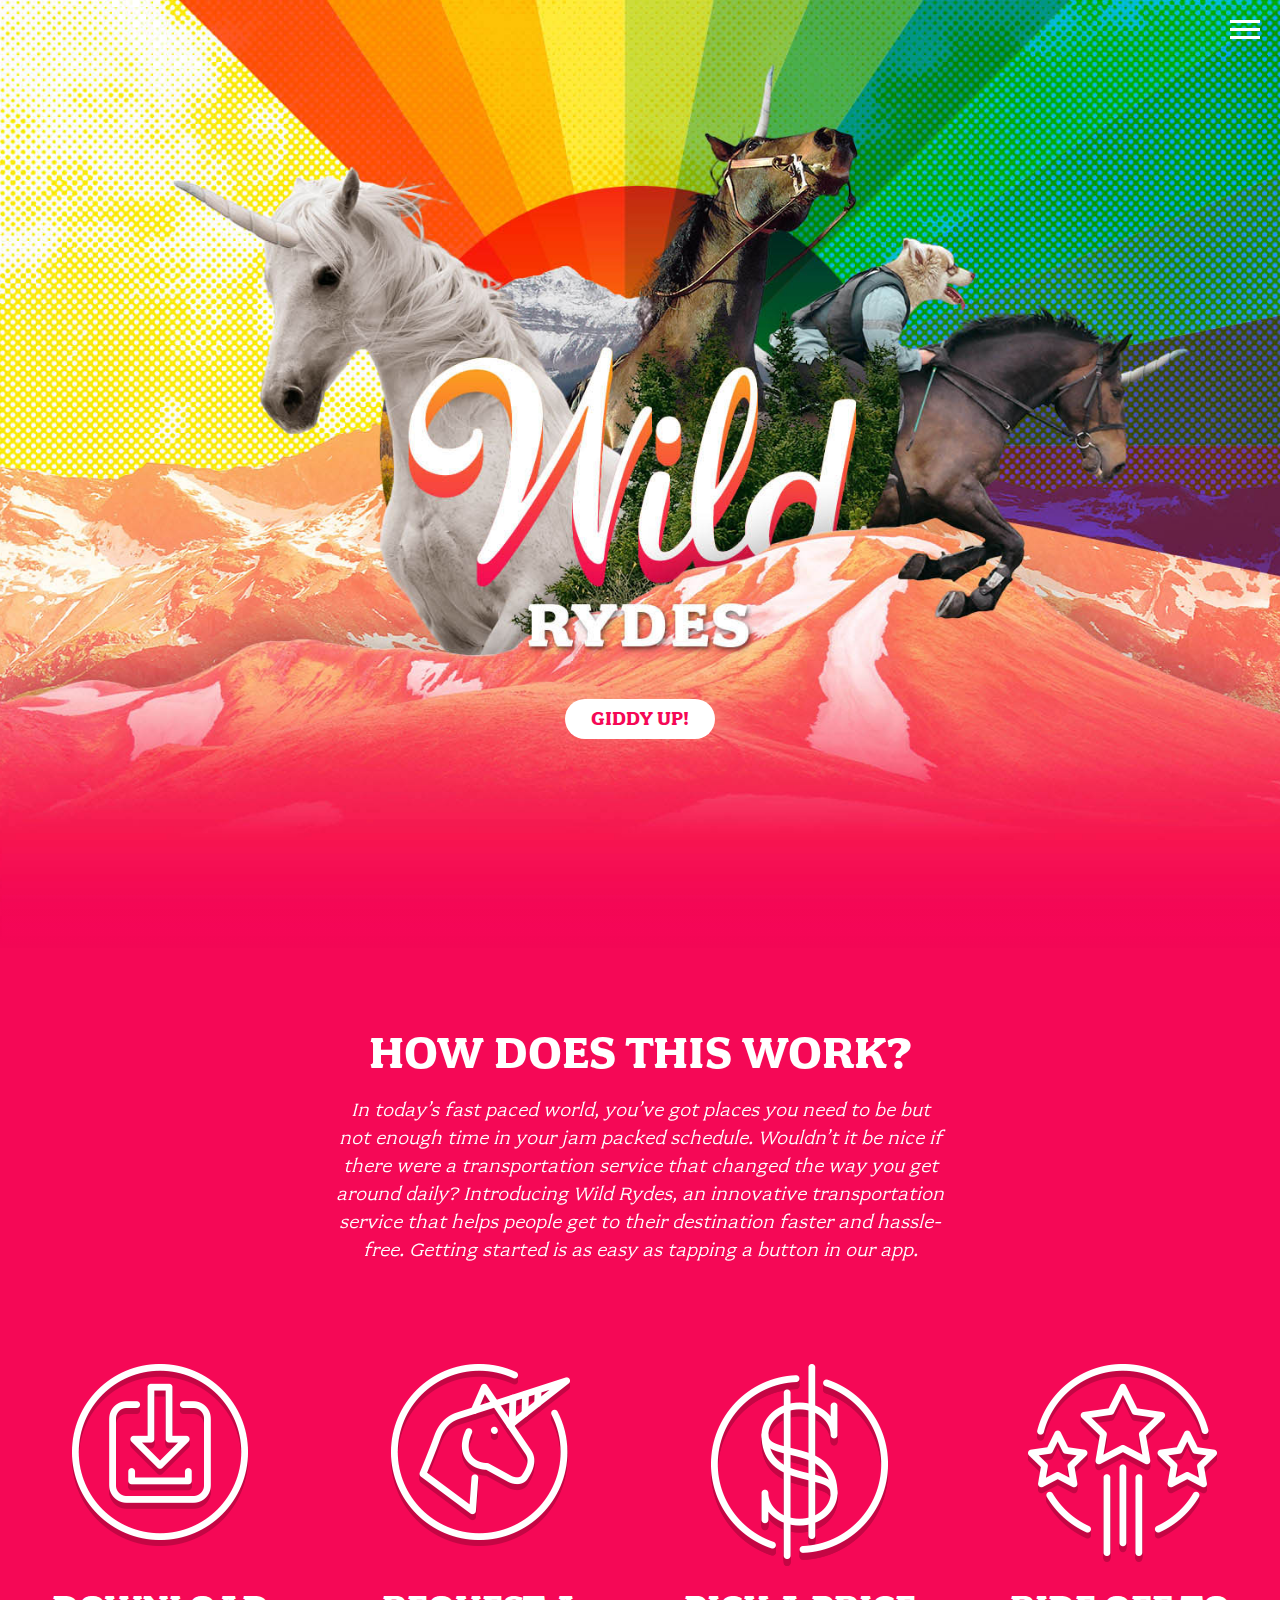
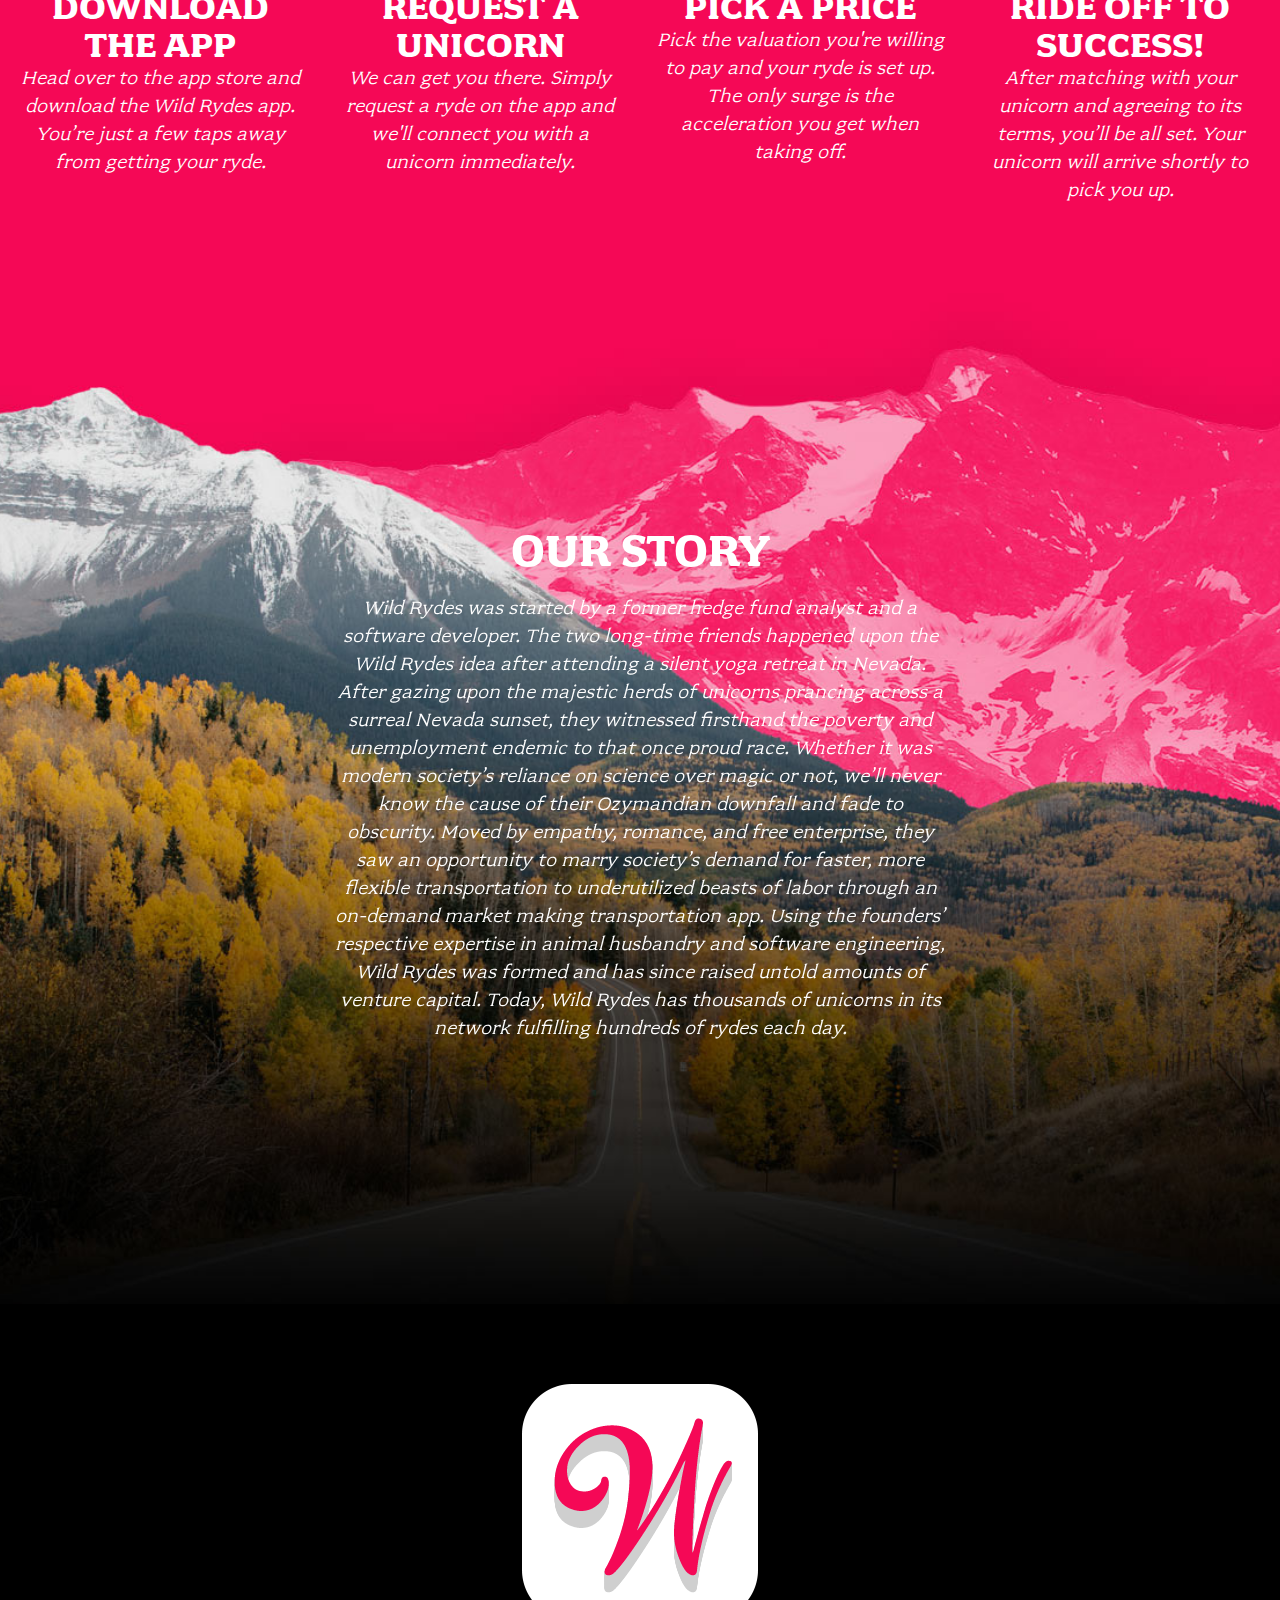
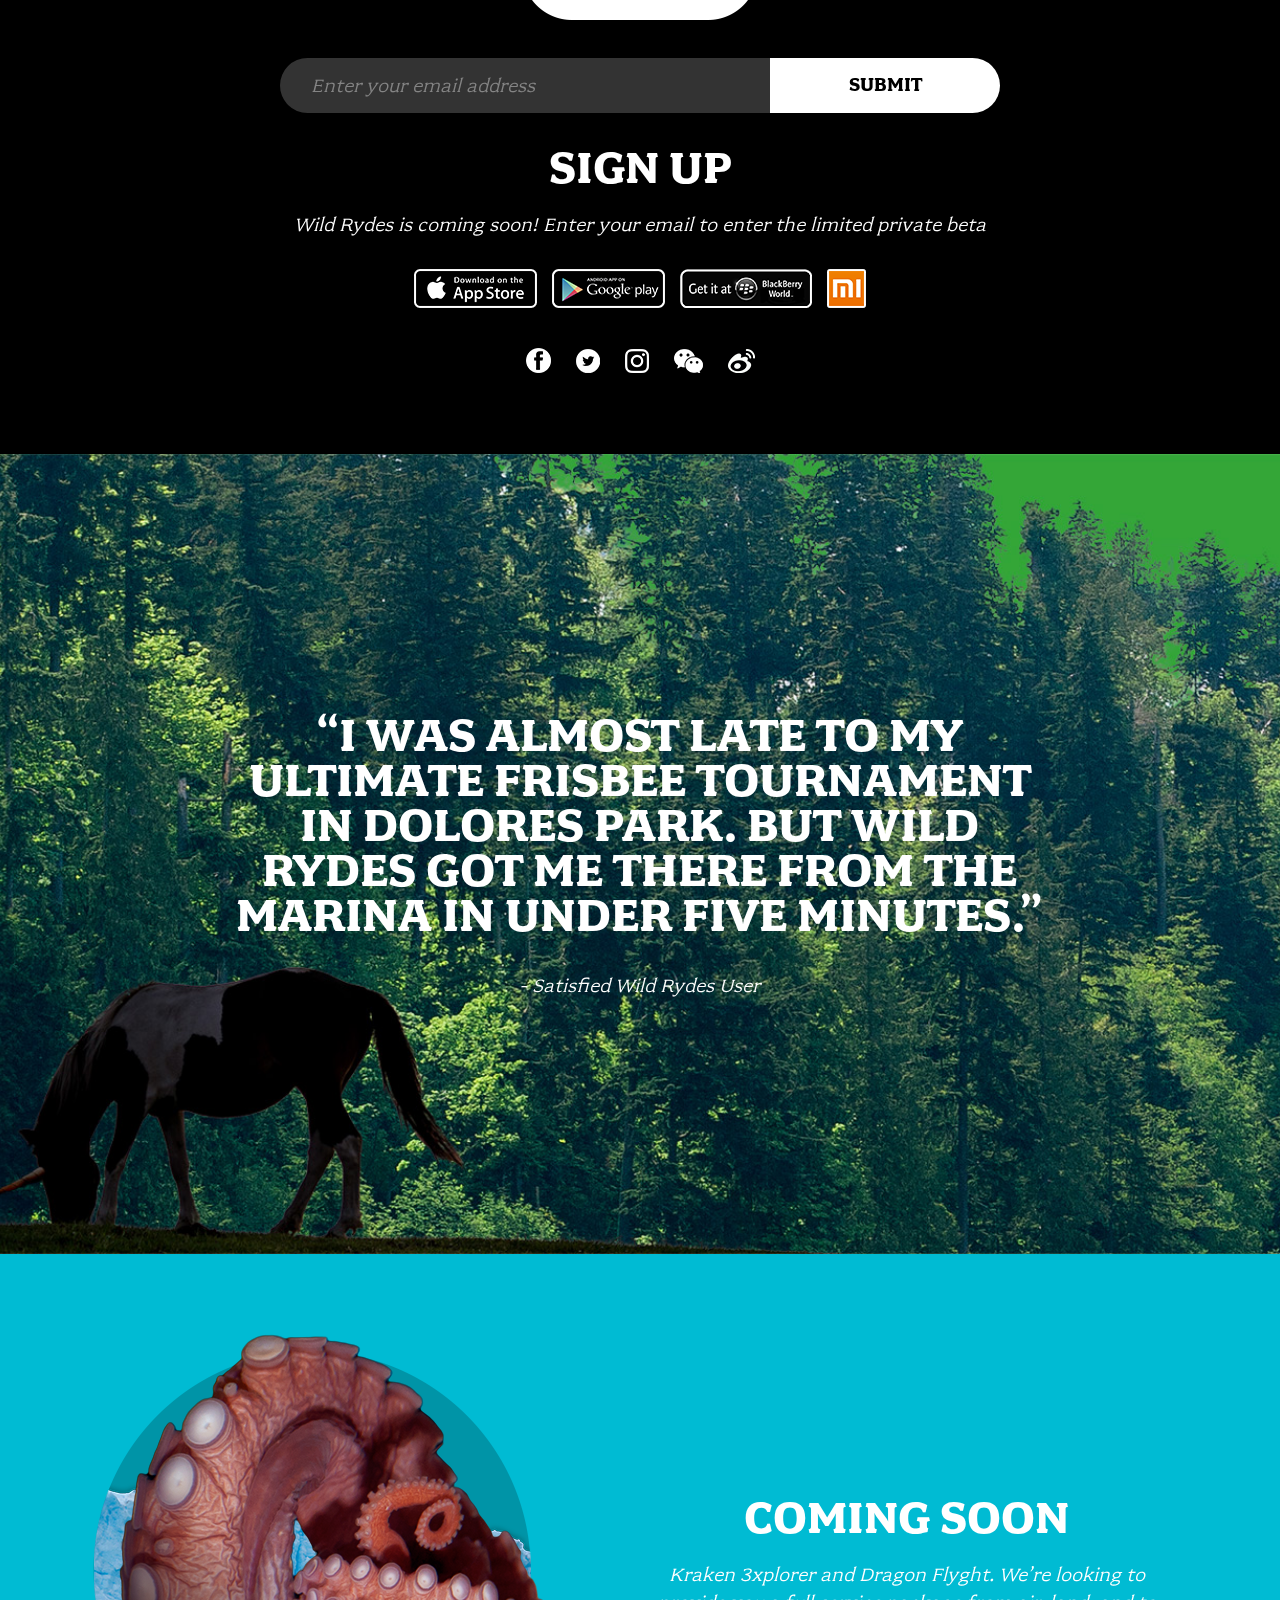
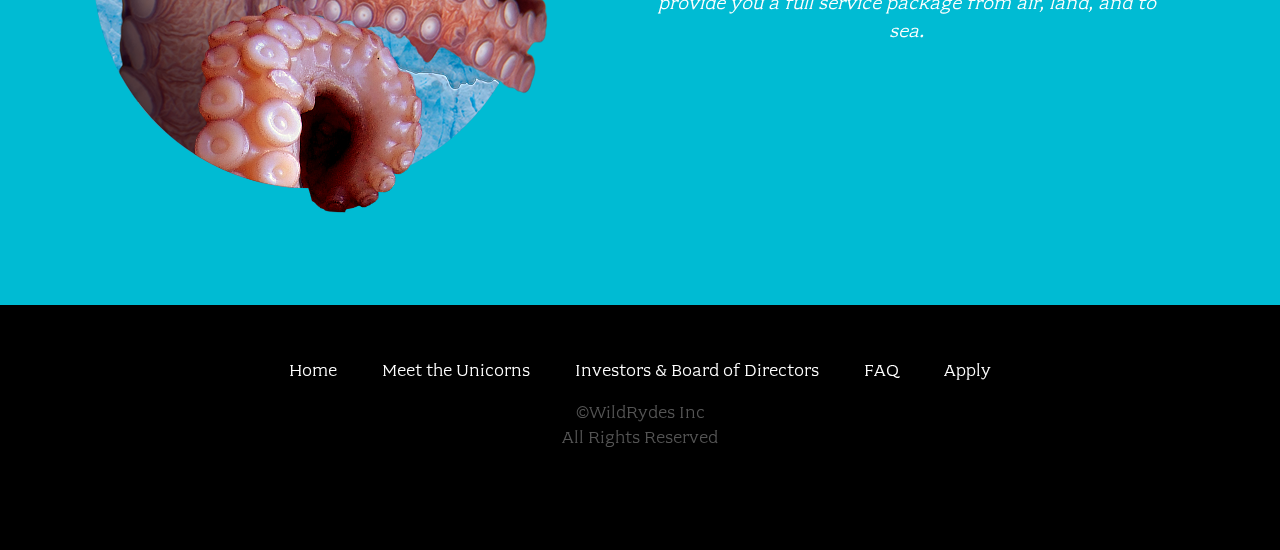
==== index.html @ 23d61630 "first commit" ====
<!doctype html>
<html class="no-js" lang="">
<head>
  <meta charset="utf-8">
  <meta name="description" content="">
  <meta name="viewport" content="width=device-width, initial-scale=1">
  <title>Wild Rydes</title>

  <link rel="stylesheet" href="css/font.css">
  <link rel="stylesheet" href="css/main.css">

  <script src="js/vendor/modernizr.js"></script>
</head>
<body class="page-home">

  <header class="site-header">
    <h1 class="title">Wild Rydes</h1>
    <nav class="site-nav">
      <ul>
        <li><a href="index.html">Home</a></li>
        <li><a href="unicorns.html">Meet the Unicorns</a></li>
        <li><a href="investors.html">Investors &amp; Board of Directors</a></li>
        <li><a href="faq.html">FAQ</a></li>
        <li><a href="apply.html">Apply</a></li>
      </ul>
    </nav>
    <button type="button" class="btn-menu"><span>Menu</span></button>
    <a class="home-button" href="register.html">Giddy Up!</a>
  </header>

  <section class="home-about">
    <div class="row column large-9 xlarge-6 xxlarge-4">
      <h2 class="section-title">How Does This Work?</h2>
      <p class="content">
        In today’s fast paced world, you’ve got places you need to be but not enough time in your jam packed schedule. Wouldn’t it be nice if there were a transportation service that changed the way you get around daily? Introducing Wild Rydes, an innovative transportation service that helps people get to their destination faster and hassle-free. Getting started is as easy as tapping a button in our app.
      </p>
    </div>

    <div class="row medium-up-2 large-up-4">
      <div class="column">
        <div class="home-about-block">
          <h3 class="title icon-download">Download The App</h3>
          <p class="content">Head over to the app store and download the Wild Rydes app. You’re just a few taps away from getting your ryde.</p>
        </div>
      </div>

      <div class="column">
        <div class="home-about-block">
          <h3 class="title icon-unicorn">Request A Unicorn</h3>
          <p class="content">We can get you there. Simply request a ryde on the app and we'll connect you with a unicorn immediately.</p>
        </div>
      </div>

      <div class="column">
        <div class="home-about-block">
          <h3 class="title icon-price">Pick A Price</h3>
          <p class="content">Pick the valuation you're willing to pay and your ryde is set up. The only surge is the acceleration you get when taking off.</p>
        </div>
      </div>

      <div class="column">
        <div class="home-about-block">
          <h3 class="title icon-success">Ride Off To Success!</h3>
          <p class="content">After matching with your unicorn and agreeing to its terms, you’ll be all set. Your unicorn will arrive shortly to pick you up.</p>
        </div>
      </div>
    </div>
  </section>

  <section class="home-story">
    <div class="row column large-9 xlarge-6 xxlarge-4">
      <h2 class="section-title">Our Story</h2>
      <p class="content">
        Wild Rydes was started by a former hedge fund analyst and a software developer. The two long-time friends happened upon the Wild Rydes idea after attending a silent yoga retreat in Nevada. After gazing upon the majestic herds of unicorns prancing across a surreal Nevada sunset, they witnessed firsthand the poverty and unemployment endemic to that once proud race. Whether it was modern society’s reliance on science over magic or not, we’ll never know the cause of their Ozymandian downfall and fade to obscurity. Moved by empathy, romance, and free enterprise, they saw an opportunity to marry society’s demand for faster, more flexible transportation to underutilized beasts of labor through an on-demand market making transportation app. Using the founders’ respective expertise in animal husbandry and software engineering, Wild Rydes was formed and has since raised untold amounts of venture capital. Today, Wild Rydes has thousands of unicorns in its network fulfilling hundreds of rydes each day.
      </p>
    </div>
  </section>

  <section class="home-sign-up">
    <div class="row column">
      <img class="icon-w" src="images/wr-home-W.png">

      <form onsubmit="javascript:void(0);">
        <input type="email" placeholder="Enter your email address">
        <button type="button">Submit</button>
      </form>

      <h2 class="section-title">Sign Up</h2>

      <p class="content">Wild Rydes is coming soon! Enter your email to enter the limited private beta</p>

      <div class="apps">
        <a class="app-icon" href=""><img src="images/wr-home-apple.png"></a>
        <a class="app-icon" href=""><img src="images/wr-home-google.png"></a>
        <a class="app-icon" href=""><img src="images/wr-home-blackberry.png"></a>
        <a class="app-icon" href=""><img src="images/wr-home-Xiaomi.png"></a>
      </div>

      <div class="social">
        <a class="icon-fb" href="">Facebook</a>
        <a class="icon-tw" href="">Twitter</a>
        <a class="icon-ig" href="">Instagram</a>
        <a class="icon-wc" href="">Wechat</a>
        <a class="icon-wb" href="">Weibo</a>
      </div>
    </div>
  </section>

  <section class="home-quote">
    <div class="row column medium-8 xxlarge-6">
      <div class="quote-wrap">
        <div class="quote">
          “I was almost late to my ultimate frisbee tournament in DOLORES park. But Wild Rydes Got me there from the marina in under five minutes.”
        </div>
        <div class="quoter">- Satisfied Wild Rydes User</div>
      </div>
    </div>
  </section>

  <section class="kraken-callout">
    <div class="row">
      <div class="columns medium-6 xxlarge-4 xxlarge-offset-2">
        <img src="images/wr-home-kraken.png">
      </div>

      <div class="columns medium-6 xlarge-5 xxlarge-4">
        <h4 class="title">Coming Soon</h4>
        <p class="content">
          Kraken 3xplorer and Dragon Flyght. We’re looking to provide you a full service package from air, land, and to sea.
        </p>
      </div>
    </div>
  </section>

  <footer class="site-footer">
    <div class="row column">
      <nav class="footer-nav">
        <ul>
          <li><a href="index.html">Home</a></li>
          <li><a href="unicorns.html">Meet the Unicorns</a></li>
          <li><a href="investors.html">Investors & Board of Directors</a></li>
          <li><a href="faq.html">FAQ</a></li>
          <li><a href="apply.html">Apply</a></li>
        </ul>
      </nav>
    </div>

    <div class="row column">
      <div class="footer-legal">
        &copy;WildRydes Inc<br>
        All Rights Reserved
      </div>
    </div>
  </footer>

  <script src="js/vendor.js"></script>

  <script src="js/main.js"></script>
</body>
</html>
---- css/font.css ----
@font-face {
    font-family: "fairplex-wide";
    font-style: normal;
    font-weight: 400;
    src: url("../fonts/fairplex-wide-n4.woff") format("woff2");
}
@font-face {
    font-family: "fairplex-wide";
    font-style: normal;
    font-weight: 700;
    src: url("../fonts/fairplex-wide-n7.woff") format("woff2");
}
---- css/main.css ----
/*! normalize.css v4.2.0 | MIT License | github.com/necolas/normalize.css */html{font-family:sans-serif;line-height:1.15;-ms-text-size-adjust:100%;-webkit-text-size-adjust:100%}body{margin:0}article,aside,footer,header,nav,section{display:block}h1{font-size:2em;margin:.67em 0}figcaption,figure,main{display:block}figure{margin:1em 40px}hr{box-sizing:content-box;height:0;overflow:visible}pre{font-family:monospace,monospace;font-size:1em}a{background-color:transparent;-webkit-text-decoration-skip:objects}a:active,a:hover{outline-width:0}abbr[title]{border-bottom:none;text-decoration:underline;text-decoration:underline dotted}b,strong{font-weight:inherit;font-weight:bolder}code,kbd,samp{font-family:monospace,monospace;font-size:1em}dfn{font-style:italic}mark{background-color:#ff0;color:#000}small{font-size:80%}sub,sup{font-size:75%;line-height:0;position:relative;vertical-align:baseline}sub{bottom:-.25em}sup{top:-.5em}audio,video{display:inline-block}audio:not([controls]){display:none;height:0}img{border-style:none}svg:not(:root){overflow:hidden}button,input,optgroup,select,textarea{font:inherit;margin:0}optgroup{font-weight:700}button,input{overflow:visible}button,select{text-transform:none}[type=reset],[type=submit],button,html [type=button]{-webkit-appearance:button;cursor:pointer}[type=button]::-moz-focus-inner,[type=reset]::-moz-focus-inner,[type=submit]::-moz-focus-inner,button::-moz-focus-inner{border-style:none;padding:0}[type=button]:-moz-focusring,[type=reset]:-moz-focusring,[type=submit]:-moz-focusring,button:-moz-focusring{outline:1px dotted ButtonText}fieldset{border:1px solid silver;margin:0 2px;padding:.35em .625em .75em}legend{box-sizing:border-box;color:inherit;display:table;max-width:100%;padding:0;white-space:normal}progress{display:inline-block;vertical-align:baseline}textarea{overflow:auto}[type=checkbox],[type=radio]{box-sizing:border-box;padding:0}[type=number]::-webkit-inner-spin-button,[type=number]::-webkit-outer-spin-button{height:auto}[type=search]{-webkit-appearance:textfield;outline-offset:-2px}[type=search]::-webkit-search-cancel-button,[type=search]::-webkit-search-decoration{-webkit-appearance:none}::-webkit-file-upload-button{-webkit-appearance:button;font:inherit}details,menu{display:block}summary{display:list-item}canvas{display:inline-block}[hidden],template{display:none}.row{max-width:96.875rem;margin-left:auto;margin-right:auto}.row:after,.row:before{content:' ';display:table}.row:after{clear:both}.row.collapse>.column,.row.collapse>.columns{padding-left:0;padding-right:0}.row .row{max-width:none;margin-left:-.625rem;margin-right:-.625rem}@media screen and (min-width:40em){.row .row{margin-left:-.9375rem;margin-right:-.9375rem}}.row .row.collapse{margin-left:0;margin-right:0}.row.expanded{max-width:none}.row.expanded .row{margin-left:auto;margin-right:auto}.column,.columns{width:100%;float:left;padding-left:.625rem;padding-right:.625rem}@media screen and (min-width:40em){.column,.columns{padding-left:.9375rem;padding-right:.9375rem}}.column:last-child:not(:first-child),.columns:last-child:not(:first-child){float:right}.column.end:last-child:last-child,.end.columns:last-child:last-child{float:left}.column.row.row,.row.row.columns{float:none}.row .column.row.row,.row .row.row.columns{padding-left:0;padding-right:0;margin-left:0;margin-right:0}.small-1{width:8.3333333333%}.small-push-1{position:relative;left:8.3333333333%}.small-pull-1{position:relative;left:-8.3333333333%}.small-offset-0{margin-left:0}.small-2{width:16.6666666667%}.small-push-2{position:relative;left:16.6666666667%}.small-pull-2{position:relative;left:-16.6666666667%}.small-offset-1{margin-left:8.3333333333%}.small-3{width:25%}.small-push-3{position:relative;left:25%}.small-pull-3{position:relative;left:-25%}.small-offset-2{margin-left:16.6666666667%}.small-4{width:33.3333333333%}.small-push-4{position:relative;left:33.3333333333%}.small-pull-4{position:relative;left:-33.3333333333%}.small-offset-3{margin-left:25%}.small-5{width:41.6666666667%}.small-push-5{position:relative;left:41.6666666667%}.small-pull-5{position:relative;left:-41.6666666667%}.small-offset-4{margin-left:33.3333333333%}.small-6{width:50%}.small-push-6{position:relative;left:50%}.small-pull-6{position:relative;left:-50%}.small-offset-5{margin-left:41.6666666667%}.small-7{width:58.3333333333%}.small-push-7{position:relative;left:58.3333333333%}.small-pull-7{position:relative;left:-58.3333333333%}.small-offset-6{margin-left:50%}.small-8{width:66.6666666667%}.small-push-8{position:relative;left:66.6666666667%}.small-pull-8{position:relative;left:-66.6666666667%}.small-offset-7{margin-left:58.3333333333%}.small-9{width:75%}.small-push-9{position:relative;left:75%}.small-pull-9{position:relative;left:-75%}.small-offset-8{margin-left:66.6666666667%}.small-10{width:83.3333333333%}.small-push-10{position:relative;left:83.3333333333%}.small-pull-10{position:relative;left:-83.3333333333%}.small-offset-9{margin-left:75%}.small-11{width:91.6666666667%}.small-push-11{position:relative;left:91.6666666667%}.small-pull-11{position:relative;left:-91.6666666667%}.small-offset-10{margin-left:83.3333333333%}.small-12{width:100%}.small-offset-11{margin-left:91.6666666667%}.small-up-1>.column,.small-up-1>.columns{width:100%;float:left}.small-up-1>.column:nth-of-type(1n),.small-up-1>.columns:nth-of-type(1n){clear:none}.small-up-1>.column:nth-of-type(1n+1),.small-up-1>.columns:nth-of-type(1n+1){clear:both}.small-up-1>.column:last-child,.small-up-1>.columns:last-child{float:left}.small-up-2>.column,.small-up-2>.columns{width:50%;float:left}.small-up-2>.column:nth-of-type(1n),.small-up-2>.columns:nth-of-type(1n){clear:none}.small-up-2>.column:nth-of-type(2n+1),.small-up-2>.columns:nth-of-type(2n+1){clear:both}.small-up-2>.column:last-child,.small-up-2>.columns:last-child{float:left}.small-up-3>.column,.small-up-3>.columns{width:33.3333333333%;float:left}.small-up-3>.column:nth-of-type(1n),.small-up-3>.columns:nth-of-type(1n){clear:none}.small-up-3>.column:nth-of-type(3n+1),.small-up-3>.columns:nth-of-type(3n+1){clear:both}.small-up-3>.column:last-child,.small-up-3>.columns:last-child{float:left}.small-up-4>.column,.small-up-4>.columns{width:25%;float:left}.small-up-4>.column:nth-of-type(1n),.small-up-4>.columns:nth-of-type(1n){clear:none}.small-up-4>.column:nth-of-type(4n+1),.small-up-4>.columns:nth-of-type(4n+1){clear:both}.small-up-4>.column:last-child,.small-up-4>.columns:last-child{float:left}.small-up-5>.column,.small-up-5>.columns{width:20%;float:left}.small-up-5>.column:nth-of-type(1n),.small-up-5>.columns:nth-of-type(1n){clear:none}.small-up-5>.column:nth-of-type(5n+1),.small-up-5>.columns:nth-of-type(5n+1){clear:both}.small-up-5>.column:last-child,.small-up-5>.columns:last-child{float:left}.small-up-6>.column,.small-up-6>.columns{width:16.6666666667%;float:left}.small-up-6>.column:nth-of-type(1n),.small-up-6>.columns:nth-of-type(1n){clear:none}.small-up-6>.column:nth-of-type(6n+1),.small-up-6>.columns:nth-of-type(6n+1){clear:both}.small-up-6>.column:last-child,.small-up-6>.columns:last-child{float:left}.small-up-7>.column,.small-up-7>.columns{width:14.2857142857%;float:left}.small-up-7>.column:nth-of-type(1n),.small-up-7>.columns:nth-of-type(1n){clear:none}.small-up-7>.column:nth-of-type(7n+1),.small-up-7>.columns:nth-of-type(7n+1){clear:both}.small-up-7>.column:last-child,.small-up-7>.columns:last-child{float:left}.small-up-8>.column,.small-up-8>.columns{width:12.5%;float:left}.small-up-8>.column:nth-of-type(1n),.small-up-8>.columns:nth-of-type(1n){clear:none}.small-up-8>.column:nth-of-type(8n+1),.small-up-8>.columns:nth-of-type(8n+1){clear:both}.small-up-8>.column:last-child,.small-up-8>.columns:last-child{float:left}.small-collapse>.column,.small-collapse>.columns{padding-left:0;padding-right:0}.expanded.row .small-collapse.row,.small-collapse .row{margin-left:0;margin-right:0}.small-uncollapse>.column,.small-uncollapse>.columns{padding-left:.625rem;padding-right:.625rem}.small-centered{float:none;margin-left:auto;margin-right:auto}.small-pull-0,.small-push-0,.small-uncentered{position:static;margin-left:0;margin-right:0;float:left}@media screen and (min-width:40em){.medium-1{width:8.3333333333%}.medium-push-1{position:relative;left:8.3333333333%}.medium-pull-1{position:relative;left:-8.3333333333%}.medium-offset-0{margin-left:0}.medium-2{width:16.6666666667%}.medium-push-2{position:relative;left:16.6666666667%}.medium-pull-2{position:relative;left:-16.6666666667%}.medium-offset-1{margin-left:8.3333333333%}.medium-3{width:25%}.medium-push-3{position:relative;left:25%}.medium-pull-3{position:relative;left:-25%}.medium-offset-2{margin-left:16.6666666667%}.medium-4{width:33.3333333333%}.medium-push-4{position:relative;left:33.3333333333%}.medium-pull-4{position:relative;left:-33.3333333333%}.medium-offset-3{margin-left:25%}.medium-5{width:41.6666666667%}.medium-push-5{position:relative;left:41.6666666667%}.medium-pull-5{position:relative;left:-41.6666666667%}.medium-offset-4{margin-left:33.3333333333%}.medium-6{width:50%}.medium-push-6{position:relative;left:50%}.medium-pull-6{position:relative;left:-50%}.medium-offset-5{margin-left:41.6666666667%}.medium-7{width:58.3333333333%}.medium-push-7{position:relative;left:58.3333333333%}.medium-pull-7{position:relative;left:-58.3333333333%}.medium-offset-6{margin-left:50%}.medium-8{width:66.6666666667%}.medium-push-8{position:relative;left:66.6666666667%}.medium-pull-8{position:relative;left:-66.6666666667%}.medium-offset-7{margin-left:58.3333333333%}.medium-9{width:75%}.medium-push-9{position:relative;left:75%}.medium-pull-9{position:relative;left:-75%}.medium-offset-8{margin-left:66.6666666667%}.medium-10{width:83.3333333333%}.medium-push-10{position:relative;left:83.3333333333%}.medium-pull-10{position:relative;left:-83.3333333333%}.medium-offset-9{margin-left:75%}.medium-11{width:91.6666666667%}.medium-push-11{position:relative;left:91.6666666667%}.medium-pull-11{position:relative;left:-91.6666666667%}.medium-offset-10{margin-left:83.3333333333%}.medium-12{width:100%}.medium-offset-11{margin-left:91.6666666667%}.medium-up-1>.column,.medium-up-1>.columns{width:100%;float:left}.medium-up-1>.column:nth-of-type(1n),.medium-up-1>.columns:nth-of-type(1n){clear:none}.medium-up-1>.column:nth-of-type(1n+1),.medium-up-1>.columns:nth-of-type(1n+1){clear:both}.medium-up-1>.column:last-child,.medium-up-1>.columns:last-child{float:left}.medium-up-2>.column,.medium-up-2>.columns{width:50%;float:left}.medium-up-2>.column:nth-of-type(1n),.medium-up-2>.columns:nth-of-type(1n){clear:none}.medium-up-2>.column:nth-of-type(2n+1),.medium-up-2>.columns:nth-of-type(2n+1){clear:both}.medium-up-2>.column:last-child,.medium-up-2>.columns:last-child{float:left}.medium-up-3>.column,.medium-up-3>.columns{width:33.3333333333%;float:left}.medium-up-3>.column:nth-of-type(1n),.medium-up-3>.columns:nth-of-type(1n){clear:none}.medium-up-3>.column:nth-of-type(3n+1),.medium-up-3>.columns:nth-of-type(3n+1){clear:both}.medium-up-3>.column:last-child,.medium-up-3>.columns:last-child{float:left}.medium-up-4>.column,.medium-up-4>.columns{width:25%;float:left}.medium-up-4>.column:nth-of-type(1n),.medium-up-4>.columns:nth-of-type(1n){clear:none}.medium-up-4>.column:nth-of-type(4n+1),.medium-up-4>.columns:nth-of-type(4n+1){clear:both}.medium-up-4>.column:last-child,.medium-up-4>.columns:last-child{float:left}.medium-up-5>.column,.medium-up-5>.columns{width:20%;float:left}.medium-up-5>.column:nth-of-type(1n),.medium-up-5>.columns:nth-of-type(1n){clear:none}.medium-up-5>.column:nth-of-type(5n+1),.medium-up-5>.columns:nth-of-type(5n+1){clear:both}.medium-up-5>.column:last-child,.medium-up-5>.columns:last-child{float:left}.medium-up-6>.column,.medium-up-6>.columns{width:16.6666666667%;float:left}.medium-up-6>.column:nth-of-type(1n),.medium-up-6>.columns:nth-of-type(1n){clear:none}.medium-up-6>.column:nth-of-type(6n+1),.medium-up-6>.columns:nth-of-type(6n+1){clear:both}.medium-up-6>.column:last-child,.medium-up-6>.columns:last-child{float:left}.medium-up-7>.column,.medium-up-7>.columns{width:14.2857142857%;float:left}.medium-up-7>.column:nth-of-type(1n),.medium-up-7>.columns:nth-of-type(1n){clear:none}.medium-up-7>.column:nth-of-type(7n+1),.medium-up-7>.columns:nth-of-type(7n+1){clear:both}.medium-up-7>.column:last-child,.medium-up-7>.columns:last-child{float:left}.medium-up-8>.column,.medium-up-8>.columns{width:12.5%;float:left}.medium-up-8>.column:nth-of-type(1n),.medium-up-8>.columns:nth-of-type(1n){clear:none}.medium-up-8>.column:nth-of-type(8n+1),.medium-up-8>.columns:nth-of-type(8n+1){clear:both}.medium-up-8>.column:last-child,.medium-up-8>.columns:last-child{float:left}.medium-collapse>.column,.medium-collapse>.columns{padding-left:0;padding-right:0}.expanded.row .medium-collapse.row,.medium-collapse .row{margin-left:0;margin-right:0}.medium-uncollapse>.column,.medium-uncollapse>.columns{padding-left:.9375rem;padding-right:.9375rem}.medium-centered{float:none;margin-left:auto;margin-right:auto}.medium-pull-0,.medium-push-0,.medium-uncentered{position:static;margin-left:0;margin-right:0;float:left}}@media screen and (min-width:64em){.large-1{width:8.3333333333%}.large-push-1{position:relative;left:8.3333333333%}.large-pull-1{position:relative;left:-8.3333333333%}.large-offset-0{margin-left:0}.large-2{width:16.6666666667%}.large-push-2{position:relative;left:16.6666666667%}.large-pull-2{position:relative;left:-16.6666666667%}.large-offset-1{margin-left:8.3333333333%}.large-3{width:25%}.large-push-3{position:relative;left:25%}.large-pull-3{position:relative;left:-25%}.large-offset-2{margin-left:16.6666666667%}.large-4{width:33.3333333333%}.large-push-4{position:relative;left:33.3333333333%}.large-pull-4{position:relative;left:-33.3333333333%}.large-offset-3{margin-left:25%}.large-5{width:41.6666666667%}.large-push-5{position:relative;left:41.6666666667%}.large-pull-5{position:relative;left:-41.6666666667%}.large-offset-4{margin-left:33.3333333333%}.large-6{width:50%}.large-push-6{position:relative;left:50%}.large-pull-6{position:relative;left:-50%}.large-offset-5{margin-left:41.6666666667%}.large-7{width:58.3333333333%}.large-push-7{position:relative;left:58.3333333333%}.large-pull-7{position:relative;left:-58.3333333333%}.large-offset-6{margin-left:50%}.large-8{width:66.6666666667%}.large-push-8{position:relative;left:66.6666666667%}.large-pull-8{position:relative;left:-66.6666666667%}.large-offset-7{margin-left:58.3333333333%}.large-9{width:75%}.large-push-9{position:relative;left:75%}.large-pull-9{position:relative;left:-75%}.large-offset-8{margin-left:66.6666666667%}.large-10{width:83.3333333333%}.large-push-10{position:relative;left:83.3333333333%}.large-pull-10{position:relative;left:-83.3333333333%}.large-offset-9{margin-left:75%}.large-11{width:91.6666666667%}.large-push-11{position:relative;left:91.6666666667%}.large-pull-11{position:relative;left:-91.6666666667%}.large-offset-10{margin-left:83.3333333333%}.large-12{width:100%}.large-offset-11{margin-left:91.6666666667%}.large-up-1>.column,.large-up-1>.columns{width:100%;float:left}.large-up-1>.column:nth-of-type(1n),.large-up-1>.columns:nth-of-type(1n){clear:none}.large-up-1>.column:nth-of-type(1n+1),.large-up-1>.columns:nth-of-type(1n+1){clear:both}.large-up-1>.column:last-child,.large-up-1>.columns:last-child{float:left}.large-up-2>.column,.large-up-2>.columns{width:50%;float:left}.large-up-2>.column:nth-of-type(1n),.large-up-2>.columns:nth-of-type(1n){clear:none}.large-up-2>.column:nth-of-type(2n+1),.large-up-2>.columns:nth-of-type(2n+1){clear:both}.large-up-2>.column:last-child,.large-up-2>.columns:last-child{float:left}.large-up-3>.column,.large-up-3>.columns{width:33.3333333333%;float:left}.large-up-3>.column:nth-of-type(1n),.large-up-3>.columns:nth-of-type(1n){clear:none}.large-up-3>.column:nth-of-type(3n+1),.large-up-3>.columns:nth-of-type(3n+1){clear:both}.large-up-3>.column:last-child,.large-up-3>.columns:last-child{float:left}.large-up-4>.column,.large-up-4>.columns{width:25%;float:left}.large-up-4>.column:nth-of-type(1n),.large-up-4>.columns:nth-of-type(1n){clear:none}.large-up-4>.column:nth-of-type(4n+1),.large-up-4>.columns:nth-of-type(4n+1){clear:both}.large-up-4>.column:last-child,.large-up-4>.columns:last-child{float:left}.large-up-5>.column,.large-up-5>.columns{width:20%;float:left}.large-up-5>.column:nth-of-type(1n),.large-up-5>.columns:nth-of-type(1n){clear:none}.large-up-5>.column:nth-of-type(5n+1),.large-up-5>.columns:nth-of-type(5n+1){clear:both}.large-up-5>.column:last-child,.large-up-5>.columns:last-child{float:left}.large-up-6>.column,.large-up-6>.columns{width:16.6666666667%;float:left}.large-up-6>.column:nth-of-type(1n),.large-up-6>.columns:nth-of-type(1n){clear:none}.large-up-6>.column:nth-of-type(6n+1),.large-up-6>.columns:nth-of-type(6n+1){clear:both}.large-up-6>.column:last-child,.large-up-6>.columns:last-child{float:left}.large-up-7>.column,.large-up-7>.columns{width:14.2857142857%;float:left}.large-up-7>.column:nth-of-type(1n),.large-up-7>.columns:nth-of-type(1n){clear:none}.large-up-7>.column:nth-of-type(7n+1),.large-up-7>.columns:nth-of-type(7n+1){clear:both}.large-up-7>.column:last-child,.large-up-7>.columns:last-child{float:left}.large-up-8>.column,.large-up-8>.columns{width:12.5%;float:left}.large-up-8>.column:nth-of-type(1n),.large-up-8>.columns:nth-of-type(1n){clear:none}.large-up-8>.column:nth-of-type(8n+1),.large-up-8>.columns:nth-of-type(8n+1){clear:both}.large-up-8>.column:last-child,.large-up-8>.columns:last-child{float:left}.large-collapse>.column,.large-collapse>.columns{padding-left:0;padding-right:0}.expanded.row .large-collapse.row,.large-collapse .row{margin-left:0;margin-right:0}.large-uncollapse>.column,.large-uncollapse>.columns{padding-left:.9375rem;padding-right:.9375rem}.large-centered{float:none;margin-left:auto;margin-right:auto}.large-pull-0,.large-push-0,.large-uncentered{position:static;margin-left:0;margin-right:0;float:left}}@media screen and (min-width:75em){.xlarge-1{width:8.3333333333%}.xlarge-push-1{position:relative;left:8.3333333333%}.xlarge-pull-1{position:relative;left:-8.3333333333%}.xlarge-offset-0{margin-left:0}.xlarge-2{width:16.6666666667%}.xlarge-push-2{position:relative;left:16.6666666667%}.xlarge-pull-2{position:relative;left:-16.6666666667%}.xlarge-offset-1{margin-left:8.3333333333%}.xlarge-3{width:25%}.xlarge-push-3{position:relative;left:25%}.xlarge-pull-3{position:relative;left:-25%}.xlarge-offset-2{margin-left:16.6666666667%}.xlarge-4{width:33.3333333333%}.xlarge-push-4{position:relative;left:33.3333333333%}.xlarge-pull-4{position:relative;left:-33.3333333333%}.xlarge-offset-3{margin-left:25%}.xlarge-5{width:41.6666666667%}.xlarge-push-5{position:relative;left:41.6666666667%}.xlarge-pull-5{position:relative;left:-41.6666666667%}.xlarge-offset-4{margin-left:33.3333333333%}.xlarge-6{width:50%}.xlarge-push-6{position:relative;left:50%}.xlarge-pull-6{position:relative;left:-50%}.xlarge-offset-5{margin-left:41.6666666667%}.xlarge-7{width:58.3333333333%}.xlarge-push-7{position:relative;left:58.3333333333%}.xlarge-pull-7{position:relative;left:-58.3333333333%}.xlarge-offset-6{margin-left:50%}.xlarge-8{width:66.6666666667%}.xlarge-push-8{position:relative;left:66.6666666667%}.xlarge-pull-8{position:relative;left:-66.6666666667%}.xlarge-offset-7{margin-left:58.3333333333%}.xlarge-9{width:75%}.xlarge-push-9{position:relative;left:75%}.xlarge-pull-9{position:relative;left:-75%}.xlarge-offset-8{margin-left:66.6666666667%}.xlarge-10{width:83.3333333333%}.xlarge-push-10{position:relative;left:83.3333333333%}.xlarge-pull-10{position:relative;left:-83.3333333333%}.xlarge-offset-9{margin-left:75%}.xlarge-11{width:91.6666666667%}.xlarge-push-11{position:relative;left:91.6666666667%}.xlarge-pull-11{position:relative;left:-91.6666666667%}.xlarge-offset-10{margin-left:83.3333333333%}.xlarge-12{width:100%}.xlarge-offset-11{margin-left:91.6666666667%}.xlarge-up-1>.column,.xlarge-up-1>.columns{width:100%;float:left}.xlarge-up-1>.column:nth-of-type(1n),.xlarge-up-1>.columns:nth-of-type(1n){clear:none}.xlarge-up-1>.column:nth-of-type(1n+1),.xlarge-up-1>.columns:nth-of-type(1n+1){clear:both}.xlarge-up-1>.column:last-child,.xlarge-up-1>.columns:last-child{float:left}.xlarge-up-2>.column,.xlarge-up-2>.columns{width:50%;float:left}.xlarge-up-2>.column:nth-of-type(1n),.xlarge-up-2>.columns:nth-of-type(1n){clear:none}.xlarge-up-2>.column:nth-of-type(2n+1),.xlarge-up-2>.columns:nth-of-type(2n+1){clear:both}.xlarge-up-2>.column:last-child,.xlarge-up-2>.columns:last-child{float:left}.xlarge-up-3>.column,.xlarge-up-3>.columns{width:33.3333333333%;float:left}.xlarge-up-3>.column:nth-of-type(1n),.xlarge-up-3>.columns:nth-of-type(1n){clear:none}.xlarge-up-3>.column:nth-of-type(3n+1),.xlarge-up-3>.columns:nth-of-type(3n+1){clear:both}.xlarge-up-3>.column:last-child,.xlarge-up-3>.columns:last-child{float:left}.xlarge-up-4>.column,.xlarge-up-4>.columns{width:25%;float:left}.xlarge-up-4>.column:nth-of-type(1n),.xlarge-up-4>.columns:nth-of-type(1n){clear:none}.xlarge-up-4>.column:nth-of-type(4n+1),.xlarge-up-4>.columns:nth-of-type(4n+1){clear:both}.xlarge-up-4>.column:last-child,.xlarge-up-4>.columns:last-child{float:left}.xlarge-up-5>.column,.xlarge-up-5>.columns{width:20%;float:left}.xlarge-up-5>.column:nth-of-type(1n),.xlarge-up-5>.columns:nth-of-type(1n){clear:none}.xlarge-up-5>.column:nth-of-type(5n+1),.xlarge-up-5>.columns:nth-of-type(5n+1){clear:both}.xlarge-up-5>.column:last-child,.xlarge-up-5>.columns:last-child{float:left}.xlarge-up-6>.column,.xlarge-up-6>.columns{width:16.6666666667%;float:left}.xlarge-up-6>.column:nth-of-type(1n),.xlarge-up-6>.columns:nth-of-type(1n){clear:none}.xlarge-up-6>.column:nth-of-type(6n+1),.xlarge-up-6>.columns:nth-of-type(6n+1){clear:both}.xlarge-up-6>.column:last-child,.xlarge-up-6>.columns:last-child{float:left}.xlarge-up-7>.column,.xlarge-up-7>.columns{width:14.2857142857%;float:left}.xlarge-up-7>.column:nth-of-type(1n),.xlarge-up-7>.columns:nth-of-type(1n){clear:none}.xlarge-up-7>.column:nth-of-type(7n+1),.xlarge-up-7>.columns:nth-of-type(7n+1){clear:both}.xlarge-up-7>.column:last-child,.xlarge-up-7>.columns:last-child{float:left}.xlarge-up-8>.column,.xlarge-up-8>.columns{width:12.5%;float:left}.xlarge-up-8>.column:nth-of-type(1n),.xlarge-up-8>.columns:nth-of-type(1n){clear:none}.xlarge-up-8>.column:nth-of-type(8n+1),.xlarge-up-8>.columns:nth-of-type(8n+1){clear:both}.xlarge-up-8>.column:last-child,.xlarge-up-8>.columns:last-child{float:left}.xlarge-collapse>.column,.xlarge-collapse>.columns{padding-left:0;padding-right:0}.expanded.row .xlarge-collapse.row,.xlarge-collapse .row{margin-left:0;margin-right:0}.xlarge-uncollapse>.column,.xlarge-uncollapse>.columns{padding-left:.9375rem;padding-right:.9375rem}.xlarge-centered{float:none;margin-left:auto;margin-right:auto}.xlarge-pull-0,.xlarge-push-0,.xlarge-uncentered{position:static;margin-left:0;margin-right:0;float:left}}@media screen and (min-width:90em){.xxlarge-1{width:8.3333333333%}.xxlarge-push-1{position:relative;left:8.3333333333%}.xxlarge-pull-1{position:relative;left:-8.3333333333%}.xxlarge-offset-0{margin-left:0}.xxlarge-2{width:16.6666666667%}.xxlarge-push-2{position:relative;left:16.6666666667%}.xxlarge-pull-2{position:relative;left:-16.6666666667%}.xxlarge-offset-1{margin-left:8.3333333333%}.xxlarge-3{width:25%}.xxlarge-push-3{position:relative;left:25%}.xxlarge-pull-3{position:relative;left:-25%}.xxlarge-offset-2{margin-left:16.6666666667%}.xxlarge-4{width:33.3333333333%}.xxlarge-push-4{position:relative;left:33.3333333333%}.xxlarge-pull-4{position:relative;left:-33.3333333333%}.xxlarge-offset-3{margin-left:25%}.xxlarge-5{width:41.6666666667%}.xxlarge-push-5{position:relative;left:41.6666666667%}.xxlarge-pull-5{position:relative;left:-41.6666666667%}.xxlarge-offset-4{margin-left:33.3333333333%}.xxlarge-6{width:50%}.xxlarge-push-6{position:relative;left:50%}.xxlarge-pull-6{position:relative;left:-50%}.xxlarge-offset-5{margin-left:41.6666666667%}.xxlarge-7{width:58.3333333333%}.xxlarge-push-7{position:relative;left:58.3333333333%}.xxlarge-pull-7{position:relative;left:-58.3333333333%}.xxlarge-offset-6{margin-left:50%}.xxlarge-8{width:66.6666666667%}.xxlarge-push-8{position:relative;left:66.6666666667%}.xxlarge-pull-8{position:relative;left:-66.6666666667%}.xxlarge-offset-7{margin-left:58.3333333333%}.xxlarge-9{width:75%}.xxlarge-push-9{position:relative;left:75%}.xxlarge-pull-9{position:relative;left:-75%}.xxlarge-offset-8{margin-left:66.6666666667%}.xxlarge-10{width:83.3333333333%}.xxlarge-push-10{position:relative;left:83.3333333333%}.xxlarge-pull-10{position:relative;left:-83.3333333333%}.xxlarge-offset-9{margin-left:75%}.xxlarge-11{width:91.6666666667%}.xxlarge-push-11{position:relative;left:91.6666666667%}.xxlarge-pull-11{position:relative;left:-91.6666666667%}.xxlarge-offset-10{margin-left:83.3333333333%}.xxlarge-12{width:100%}.xxlarge-offset-11{margin-left:91.6666666667%}.xxlarge-up-1>.column,.xxlarge-up-1>.columns{width:100%;float:left}.xxlarge-up-1>.column:nth-of-type(1n),.xxlarge-up-1>.columns:nth-of-type(1n){clear:none}.xxlarge-up-1>.column:nth-of-type(1n+1),.xxlarge-up-1>.columns:nth-of-type(1n+1){clear:both}.xxlarge-up-1>.column:last-child,.xxlarge-up-1>.columns:last-child{float:left}.xxlarge-up-2>.column,.xxlarge-up-2>.columns{width:50%;float:left}.xxlarge-up-2>.column:nth-of-type(1n),.xxlarge-up-2>.columns:nth-of-type(1n){clear:none}.xxlarge-up-2>.column:nth-of-type(2n+1),.xxlarge-up-2>.columns:nth-of-type(2n+1){clear:both}.xxlarge-up-2>.column:last-child,.xxlarge-up-2>.columns:last-child{float:left}.xxlarge-up-3>.column,.xxlarge-up-3>.columns{width:33.3333333333%;float:left}.xxlarge-up-3>.column:nth-of-type(1n),.xxlarge-up-3>.columns:nth-of-type(1n){clear:none}.xxlarge-up-3>.column:nth-of-type(3n+1),.xxlarge-up-3>.columns:nth-of-type(3n+1){clear:both}.xxlarge-up-3>.column:last-child,.xxlarge-up-3>.columns:last-child{float:left}.xxlarge-up-4>.column,.xxlarge-up-4>.columns{width:25%;float:left}.xxlarge-up-4>.column:nth-of-type(1n),.xxlarge-up-4>.columns:nth-of-type(1n){clear:none}.xxlarge-up-4>.column:nth-of-type(4n+1),.xxlarge-up-4>.columns:nth-of-type(4n+1){clear:both}.xxlarge-up-4>.column:last-child,.xxlarge-up-4>.columns:last-child{float:left}.xxlarge-up-5>.column,.xxlarge-up-5>.columns{width:20%;float:left}.xxlarge-up-5>.column:nth-of-type(1n),.xxlarge-up-5>.columns:nth-of-type(1n){clear:none}.xxlarge-up-5>.column:nth-of-type(5n+1),.xxlarge-up-5>.columns:nth-of-type(5n+1){clear:both}.xxlarge-up-5>.column:last-child,.xxlarge-up-5>.columns:last-child{float:left}.xxlarge-up-6>.column,.xxlarge-up-6>.columns{width:16.6666666667%;float:left}.xxlarge-up-6>.column:nth-of-type(1n),.xxlarge-up-6>.columns:nth-of-type(1n){clear:none}.xxlarge-up-6>.column:nth-of-type(6n+1),.xxlarge-up-6>.columns:nth-of-type(6n+1){clear:both}.xxlarge-up-6>.column:last-child,.xxlarge-up-6>.columns:last-child{float:left}.xxlarge-up-7>.column,.xxlarge-up-7>.columns{width:14.2857142857%;float:left}.xxlarge-up-7>.column:nth-of-type(1n),.xxlarge-up-7>.columns:nth-of-type(1n){clear:none}.xxlarge-up-7>.column:nth-of-type(7n+1),.xxlarge-up-7>.columns:nth-of-type(7n+1){clear:both}.xxlarge-up-7>.column:last-child,.xxlarge-up-7>.columns:last-child{float:left}.xxlarge-up-8>.column,.xxlarge-up-8>.columns{width:12.5%;float:left}.xxlarge-up-8>.column:nth-of-type(1n),.xxlarge-up-8>.columns:nth-of-type(1n){clear:none}.xxlarge-up-8>.column:nth-of-type(8n+1),.xxlarge-up-8>.columns:nth-of-type(8n+1){clear:both}.xxlarge-up-8>.column:last-child,.xxlarge-up-8>.columns:last-child{float:left}.xxlarge-collapse>.column,.xxlarge-collapse>.columns{padding-left:0;padding-right:0}.expanded.row .xxlarge-collapse.row,.xxlarge-collapse .row{margin-left:0;margin-right:0}.xxlarge-uncollapse>.column,.xxlarge-uncollapse>.columns{padding-left:.9375rem;padding-right:.9375rem}.xxlarge-centered{float:none;margin-left:auto;margin-right:auto}.xxlarge-pull-0,.xxlarge-push-0,.xxlarge-uncentered{position:static;margin-left:0;margin-right:0;float:left}}.footer-nav ul,.site-nav ul{margin:0;padding:0;list-style:none}*,:after,:before{box-sizing:border-box}html{line-height:1.4}html.menu-opened{overflow:hidden}body{font-family:fairplex-wide,serif;font-size:125%;-webkit-font-smoothing:antialiased;-moz-osx-font-smoothing:grayscale}h1,h2,h3,h4,h5{line-height:1;margin:0 0 .9375rem;text-transform:uppercase;font-size:1.5rem}@media screen and (min-width:40em){h1,h2,h3,h4,h5{font-size:2.25rem}}@media screen and (min-width:64em){h1,h2,h3,h4,h5{font-size:3rem}}::-webkit-input-placeholder{color:hsla(0,0%,100%,.4);font-style:italic}::-moz-placeholder{color:hsla(0,0%,100%,.4);font-style:italic}:-ms-input-placeholder{color:hsla(0,0%,100%,.4);font-style:italic}a{color:#f50856;text-decoration:none}img{max-width:100%}.content{font-style:italic}.site-nav{background:url(../images/star-pattern.png) 50% hsla(0,0%,100%,.2);-webkit-box-align:center;-ms-flex-align:center;align-items:center;display:-webkit-box;display:-ms-flexbox;display:flex;-webkit-box-pack:center;-ms-flex-pack:center;justify-content:center;text-align:center;position:fixed;top:0;left:0;opacity:0;height:100vh;width:100%;z-index:-1;-webkit-transition:all .2s ease-in-out;transition:all .2s ease-in-out}.menu-opened .site-nav{opacity:1;z-index:100}.site-nav li{margin:.9375rem 0}.site-nav a{color:#000;font-weight:700}.site-nav a:hover{color:#f50856}@media screen and (min-width:40em){.site-nav a{font-size:2.5rem}}@media screen and (min-width:64em){.site-nav a{font-size:3.125rem}}.btn-menu{background:none;width:30px;height:19px;-webkit-appearance:none;-moz-appearance:none;appearance:none;border:none;cursor:pointer;outline:none;position:absolute;padding:0;right:1.25rem;top:1.25rem;z-index:200;text-indent:-999em}.btn-menu span,.btn-menu span:after,.btn-menu span:before{cursor:pointer;width:30px;height:3px}.btn-menu span{display:block;position:relative;background:#fff;-webkit-transition:all 0ms .3s;transition:all 0ms .3s}.btn-menu span:before{bottom:8px;-webkit-transition:bottom .3s cubic-bezier(.23,1,.32,1) .3s,-webkit-transform .3s cubic-bezier(.23,1,.32,1);transition:bottom .3s cubic-bezier(.23,1,.32,1) .3s,-webkit-transform .3s cubic-bezier(.23,1,.32,1);transition:bottom .3s cubic-bezier(.23,1,.32,1) .3s,transform .3s cubic-bezier(.23,1,.32,1);transition:bottom .3s cubic-bezier(.23,1,.32,1) .3s,transform .3s cubic-bezier(.23,1,.32,1),-webkit-transform .3s cubic-bezier(.23,1,.32,1)}.btn-menu span:after,.btn-menu span:before{content:"";position:absolute;left:0;background:#fff}.btn-menu span:after{top:8px;-webkit-transition:top .3s cubic-bezier(.23,1,.32,1) .3s,-webkit-transform .3s cubic-bezier(.23,1,.32,1);transition:top .3s cubic-bezier(.23,1,.32,1) .3s,-webkit-transform .3s cubic-bezier(.23,1,.32,1);transition:top .3s cubic-bezier(.23,1,.32,1) .3s,transform .3s cubic-bezier(.23,1,.32,1);transition:top .3s cubic-bezier(.23,1,.32,1) .3s,transform .3s cubic-bezier(.23,1,.32,1),-webkit-transform .3s cubic-bezier(.23,1,.32,1)}.menu-opened .btn-menu span{background:hsla(0,0%,100%,0)}.menu-opened .btn-menu span:after{background:#000;top:0;-webkit-transform:rotate(45deg);transform:rotate(45deg);-webkit-transition:top .3s cubic-bezier(.23,1,.32,1),-webkit-transform .3s cubic-bezier(.23,1,.32,1) .3s;transition:top .3s cubic-bezier(.23,1,.32,1),-webkit-transform .3s cubic-bezier(.23,1,.32,1) .3s;transition:top .3s cubic-bezier(.23,1,.32,1),transform .3s cubic-bezier(.23,1,.32,1) .3s;transition:top .3s cubic-bezier(.23,1,.32,1),transform .3s cubic-bezier(.23,1,.32,1) .3s,-webkit-transform .3s cubic-bezier(.23,1,.32,1) .3s}.menu-opened .btn-menu span:before{background:#000;bottom:0;-webkit-transform:rotate(-45deg);transform:rotate(-45deg);-webkit-transition:bottom .3s cubic-bezier(.23,1,.32,1),-webkit-transform .3s cubic-bezier(.23,1,.32,1) .3s;transition:bottom .3s cubic-bezier(.23,1,.32,1),-webkit-transform .3s cubic-bezier(.23,1,.32,1) .3s;transition:bottom .3s cubic-bezier(.23,1,.32,1),transform .3s cubic-bezier(.23,1,.32,1) .3s;transition:bottom .3s cubic-bezier(.23,1,.32,1),transform .3s cubic-bezier(.23,1,.32,1) .3s,-webkit-transform .3s cubic-bezier(.23,1,.32,1) .3s}.site-logo{display:block;background:url(../images/wr-logo-white.png) no-repeat;height:3.5rem;width:15.1875rem;text-indent:-999em;margin:0 auto 2.5rem}.site-logo.dark{background:url(../images/wr-logo-black.png) no-repeat}@media screen and (min-width:64em){.site-logo{margin-bottom:6.25rem}}.site-footer{background:#000;padding:2.5rem 0;text-align:center}@media screen and (min-width:40em){.site-footer{padding:3.125rem 0 6.25rem}}.footer-nav{margin-bottom:.9375rem}.footer-nav ul{line-height:1.5}@media screen and (min-width:40em){.footer-nav li{display:inline-block;margin:0 .625rem}}@media screen and (min-width:64em){.footer-nav li{margin:0 1.25rem}}.footer-nav a{color:#fff;font-size:1.125rem}.footer-nav a:hover{color:#f50856}.footer-legal{color:#555;font-size:1.125rem}.page-home .site-header{position:relative}.page-home .site-header .title{background:url(../images/wr-home-top.jpg) no-repeat top;background-size:cover;padding-bottom:70.2753441802%;margin:0;text-indent:-999em;position:relative}@media screen and (min-width:75em){.page-home .site-header .title:after{background:-webkit-linear-gradient(top,transparent,rgba(243,8,85,.85) 99%,rgba(245,8,86,.85));background:linear-gradient(180deg,transparent 0,rgba(243,8,85,.85) 99%,rgba(245,8,86,.85));content:'';height:3.75rem;width:100%;position:absolute;left:0;bottom:0}}.page-home .home-button{-webkit-appearance:none;-moz-appearance:none;appearance:none;background:#fff;border:1px solid transparent;border-radius:1.25rem;color:#f50856;font-size:1.25rem;text-transform:uppercase;padding:.3125rem 1.5625rem;position:absolute;left:50%;bottom:5%;-webkit-transform:translateX(-50%);transform:translateX(-50%);font-weight:700}@media screen and (min-width:40em){.page-home .home-button{bottom:22%}}.home-about{background:#f50856;color:#fff;padding:5rem 0;text-align:center}.home-about-block{margin:2.5rem 0}@media screen and (min-width:64em){.home-about-block{margin:5rem 0 0}}@media screen and (min-width:90em){.home-about-block{max-width:15rem;margin-left:auto;margin-right:auto}}.home-about-block .title{margin:0}.home-about-block .title:before{content:'';display:block;margin:0 auto 1.25rem;height:12.75rem}@media screen and (min-width:64em){.home-about-block .title{font-size:2.375rem}}.home-about-block .content{margin:0}.home-about-block .icon-download:before{background:url(../images/wr-home-block-1.png) no-repeat;width:11rem}.home-about-block .icon-unicorn:before{background:url(../images/wr-home-block-2.png) no-repeat;width:14.75rem}.home-about-block .icon-price:before{background:url(../images/wr-home-block-3.png) no-repeat;width:13.75rem}.home-about-block .icon-success:before{background:url(../images/wr-home-block-4.png) no-repeat;width:14.75rem}.home-story{background:url(../images/wr-home-about.jpg) no-repeat bottom;background-size:cover;color:#fff;text-align:center;padding:5rem 0}@media screen and (min-width:64em){.home-story{height:54.6875rem;display:-webkit-box;display:-ms-flexbox;display:flex;-webkit-box-align:center;-ms-flex-align:center;align-items:center}}@media screen and (min-width:75em){.home-story{height:63.75rem}}.home-sign-up{background:#000;color:#fff;text-align:center;padding:5rem 0}.home-sign-up .icon-w{max-width:50%}@media screen and (min-width:64em){.home-sign-up .icon-w{max-width:100%}}.home-sign-up form{max-width:45rem;margin:1.875rem auto;overflow:hidden}.home-sign-up form input{background:#333;border:1px solid transparent;color:#fff;padding:.3125rem;outline:none;width:100%}@media screen and (min-width:40em){.home-sign-up form input{border-top-left-radius:40px;border-bottom-left-radius:40px;float:left;height:3.4375rem;padding:.3125rem 1.875rem;width:calc(100% - 230px)}}.home-sign-up form button{background:#fff;border:1px solid transparent;color:#000;font-weight:700;text-transform:uppercase;outline:none;width:100%}@media screen and (min-width:40em){.home-sign-up form button{border-top-right-radius:40px;border-bottom-right-radius:40px;float:left;height:3.4375rem;width:14.375rem}}.home-sign-up .apps{margin:1.875rem 0}@media screen and (min-width:40em){.home-sign-up .apps a{margin:0 .3125rem}}.home-sign-up .social a{display:inline-block;text-indent:-999em;height:1.5rem;width:1.5rem;margin:0 .625rem;vertical-align:middle}.home-sign-up .social .icon-fb{background:url(../images/wr-home-facebook.png) no-repeat;height:1.5625rem;width:1.5625rem}.home-sign-up .social .icon-tw{background:url(../images/wr-home-twitter.png) no-repeat}.home-sign-up .social .icon-ig{background:url(../images/wr-home-instagram.png) no-repeat}.home-sign-up .social .icon-wc{background:url(../images/wr-home-wechat.png) no-repeat;width:1.8125rem}.home-sign-up .social .icon-wb{background:url(../images/wr-home-weibo.png) no-repeat;width:1.6875rem}.home-quote{background:url(../images/wr-home-quote.jpg) no-repeat bottom;background-size:cover;color:#fff;text-align:center;padding:5rem 0;line-height:.9}@media screen and (min-width:40em){.home-quote{display:-webkit-box;display:-ms-flexbox;display:flex;-webkit-box-align:center;-ms-flex-align:center;align-items:center}}@media screen and (min-width:64em){.home-quote{height:37.5rem}}@media screen and (min-width:75em){.home-quote{height:50rem}}.home-quote .quote{text-transform:uppercase;font-weight:900;margin-bottom:2.5rem}@media screen and (min-width:40em){.home-quote .quote{font-size:1.875rem}}@media screen and (min-width:64em){.home-quote .quote{font-size:3.125rem}}.home-quote .quoter{font-style:italic}.kraken-callout{background:#00bbd3;color:#fff;text-align:center;padding:5rem 0}@media screen and (min-width:40em){.kraken-callout .row{display:-webkit-box;display:-ms-flexbox;display:flex;-webkit-box-align:center;-ms-flex-align:center;align-items:center}}.kraken-callout img{max-width:80%;margin-bottom:1.25rem}@media screen and (min-width:40em){.kraken-callout img{max-width:100%;margin:0}}.page-unicorns .site-header{background:url(../images/wr-unicorn-header.png) no-repeat top;background-size:cover;text-align:center;padding:1.875rem 0}@media screen and (min-width:64em){.page-unicorns .site-header{min-height:31.25rem}}@media screen and (min-width:90em){.page-unicorns .site-header{min-height:40.625rem}}.unicorns-list{margin-top:2.5rem;text-align:center}@media screen and (min-width:64em){.unicorns-list{margin-bottom:3.75rem}}.unicorns-list img{margin-bottom:1.25rem}.unicorns-list .title{margin:0}.unicorns-list .subtitle{font-style:italic}.unicorns-list .subtitle:after{content:'-';display:block}.unicorns-list .content{margin-top:0}.unicorns-list .unicorn{overflow:hidden;margin-bottom:1.875rem}@media screen and (min-width:40em){.unicorns-list .unicorn{display:-webkit-box;display:-ms-flexbox;display:flex;-webkit-box-align:center;-ms-flex-align:center;align-items:center}}.unicorns-list .jimmy .subtitle,.unicorns-list .jimmy .title{color:#f50856}.unicorns-list .henry .subtitle,.unicorns-list .henry .title{color:#00bbd3}.unicorns-list .veronica .subtitle,.unicorns-list .veronica .title{color:#ffc400}.page-investors .top-section{background:url(../images/wr-investors-header.png) no-repeat bottom;background-size:cover;text-align:center;padding:1.875rem 0}@media screen and (min-width:64em){.page-investors .top-section{padding-bottom:3.75rem}}.investors-list{color:#fff;text-align:center}@media screen and (min-width:64em){.investors-list{margin-top:3.75rem}}.investors-list .investor{margin:0 auto 2.5rem;max-width:25rem}@media screen and (min-width:64em){.investors-list .investor{max-width:100%}}.investors-list .title{-webkit-hyphens:auto;-ms-hyphens:auto;hyphens:auto;margin:0}.investors-list .title:before{content:'';display:block;margin:0 auto 1.25rem;height:10.875rem}@media screen and (min-width:40em){.investors-list .title{font-size:1.875rem}}.investors-list .title.pcp:before{background:url(../images/wr-investors-pcp.png) no-repeat 50%;width:8.8125rem}.investors-list .title.awesome:before{background:url(../images/wr-investors-awesome.png) no-repeat 50%;width:7.75rem}.investors-list .title.barn:before{background:url(../images/wr-investors-thebarn.png) no-repeat 50%;width:7.4375rem}.investors-list .subtitle{font-style:italic}.board-directors{background:#000;color:#fff;text-align:center}@media screen and (min-width:64em){.board-directors{padding:1.875rem 0}}.board-directors .block{display:-webkit-box;display:-ms-flexbox;display:flex;-webkit-box-align:center;-ms-flex-align:center;align-items:center;-webkit-box-pack:center;-ms-flex-pack:center;justify-content:center;-webkit-box-orient:vertical;-webkit-box-direction:normal;-ms-flex-direction:column;flex-direction:column;padding:1.25rem;min-height:15.625rem;margin-bottom:.9375rem;background-position:50%;background-repeat:no-repeat;background-size:cover}@media screen and (min-width:64em){.board-directors .block{margin-bottom:1.875rem;min-height:24.375rem}}.board-directors .block:not(.intro){color:#000}.board-directors .block:not(.intro) .title{margin:0 0 .625rem}@media screen and (min-width:40em){.board-directors .block:not(.intro) .title{font-size:1.875rem}}.board-directors .block.one{background-image:url(../images/wr-investors-1.png)}.board-directors .block.two{background-image:url(../images/wr-investors-2.png)}.board-directors .block.three{background-image:url(../images/wr-investors-3.png)}.board-directors .block.four{background-image:url(../images/wr-investors-4.png)}.board-directors .block.five{background-image:url(../images/wr-investors-5.png)}.board-directors .content{margin:0;line-height:1.1}.page-faq .site-header{background:url(../images/wr-faq-header.jpg) no-repeat top;background-size:cover;color:#fff;text-align:center;padding:1.875rem 0}@media screen and (min-width:64em){.page-faq .site-header{min-height:30rem}}@media screen and (min-width:75em){.page-faq .site-header{min-height:34.375rem}}.faq-list{padding:2.5rem 0}@media screen and (min-width:40em){.faq-list{padding:3.75rem 0}}@media screen and (min-width:64em){.faq-list{font-size:1.5rem;padding:5rem 0}}.faq-list dl{margin:0}.faq-list dt{font-weight:700}.faq-list dd{margin:0 0 1.875rem}.page-apply .site-header{background:url(../images/wr-apply-header.png) no-repeat bottom;background-size:cover;color:#fff;text-align:center;padding:1.875rem 0}@media screen and (min-width:64em){.page-apply .site-header{min-height:30rem}}@media screen and (min-width:75em){.page-apply .site-header{min-height:34.375rem}}.page-apply .content{font-style:normal;font-weight:700;padding:2.5rem 0}@media screen and (min-width:64em){.page-apply .content{font-size:1.5rem}}
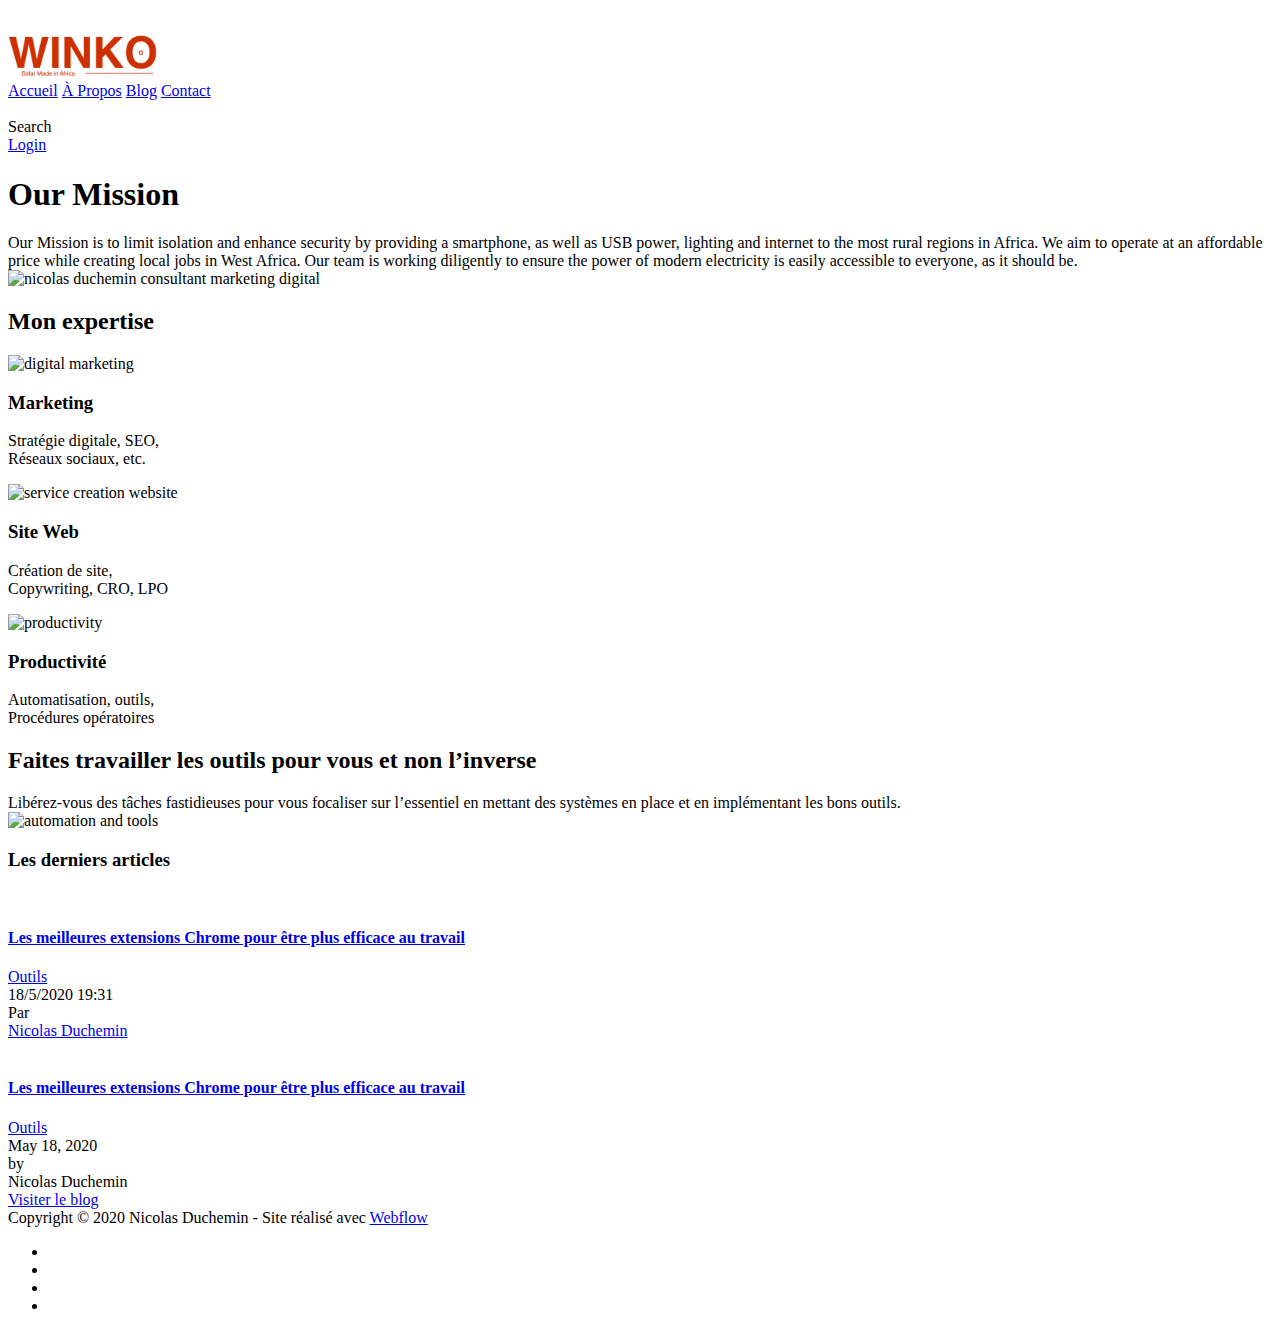
==== commit 76bb4b99: "6ht commit" ====
--- a/index.html
+++ b/index.html
@@ -1,160 +1,128 @@
-<!doctype html>
-<html class="no-js" lang="">
-<head>
-  <meta charset="utf-8">
-  <meta name="description" content="">
-  <meta name="viewport" content="width=device-width, initial-scale=1">
-  <title>Wild Rydes</title>
+<!DOCTYPE html><!-- This site was created in Webflow. http://www.webflow.com --><!-- Last Published: Tue Jun 16 2020 02:02:37 GMT+0000 (Coordinated Universal Time) -->
 
-  <link rel="stylesheet" href="css/font.css">
-  <link rel="stylesheet" href="css/main.css">
 
-  <script src="js/vendor/modernizr.js"></script>
-</head>
-<body class="page-home">
+<html data-wf-domain="nicolasduchemin.com" data-wf-page="5eb12141b3c1950dbb58fea3" data-wf-site="5eb12140e436565b6dadf0a9" lang="fr" class="w-mod-js w-mod-ix wf-dmsans-n4-active wf-zillaslab-n4-active wf-dmsans-n7-active wf-inter-n5-active wf-inter-n4-active wf-inter-n7-active wf-dmsans-n5-active wf-zillaslab-n5-active wf-zillaslab-i5-active wf-dmsans-i5-active wf-dmsans-i7-active wf-caveat-n4-active wf-active">
+  <head>
 
-  <header class="site-header">
-    <h1 class="title">Wild Rydes</h1>
-    <nav class="site-nav">
-      <ul>
-        <li><a href="index.html">Home</a></li>
-        <li><a href="unicorns.html">Meet the Unicorns</a></li>
-        <li><a href="investors.html">Investors &amp; Board of Directors</a></li>
-        <li><a href="faq.html">FAQ</a></li>
-        <li><a href="apply.html">Apply</a></li>
-      </ul>
-    </nav>
-    <button type="button" class="btn-menu"><span>Menu</span></button>
-    <a class="home-button" href="register.html">Giddy Up!</a>
-  </header>
+    <head>
+      <meta charset="UTF-8" />
+      <meta name="viewport" content="width=device-width, initial-scale=1" />
+      <link rel="profile" href="https://gmpg.org/xfn/11" />
+      <title></title>
+    <link rel='dns-prefetch' href='//s0.wp.com' />
+    <link rel='dns-prefetch' href='//wordpress.com' />
+    <link rel='dns-prefetch' href='//fonts.googleapis.com' />
+    <link rel="alternate" type="application/rss+xml" title=" &raquo; Feed" href="https://winkosolarorg.wordpress.com/feed/" />
+    <link rel="alternate" type="application/rss+xml" title=" &raquo; Comments Feed" href="https://winkosolarorg.wordpress.com/comments/feed/" />
+      <script type="text/javascript">
+        /* <![CDATA[ */
+        function addLoadEvent(func) {
+          var oldonload = window.onload;
+          if (typeof window.onload != 'function') {
+            window.onload = func;
+          } else {
+            window.onload = function () {
+              oldonload();
+              func();
+            }
+          }
+        }
+        /* ]]> */
+      </script>
+          <script type="text/javascript">
+          window._wpemojiSettings = {"baseUrl":"https:\/\/s0.wp.com\/wp-content\/mu-plugins\/wpcom-smileys\/twemoji\/2\/72x72\/","ext":".png","svgUrl":"https:\/\/s0.wp.com\/wp-content\/mu-plugins\/wpcom-smileys\/twemoji\/2\/svg\/","svgExt":".svg","source":{"concatemoji":"https:\/\/s0.wp.com\/wp-includes\/js\/wp-emoji-release.min.js?m=1582709031h&ver=5.4.2"}};
+          /*! This file is auto-generated */
+          !function(e,a,t){var r,n,o,i,p=a.createElement("canvas"),s=p.getContext&&p.getContext("2d");function c(e,t){var a=String.fromCharCode;s.clearRect(0,0,p.width,p.height),s.fillText(a.apply(this,e),0,0);var r=p.toDataURL();return s.clearRect(0,0,p.width,p.height),s.fillText(a.apply(this,t),0,0),r===p.toDataURL()}function l(e){if(!s||!s.fillText)return!1;switch(s.textBaseline="top",s.font="600 32px Arial",e){case"flag":return!c([127987,65039,8205,9895,65039],[127987,65039,8203,9895,65039])&&(!c([55356,56826,55356,56819],[55356,56826,8203,55356,56819])&&!c([55356,57332,56128,56423,56128,56418,56128,56421,56128,56430,56128,56423,56128,56447],[55356,57332,8203,56128,56423,8203,56128,56418,8203,56128,56421,8203,56128,56430,8203,56128,56423,8203,56128,56447]));case"emoji":return!c([55357,56424,55356,57342,8205,55358,56605,8205,55357,56424,55356,57340],[55357,56424,55356,57342,8203,55358,56605,8203,55357,56424,55356,57340])}return!1}function d(e){var t=a.createElement("script");t.src=e,t.defer=t.type="text/javascript",a.getElementsByTagName("head")[0].appendChild(t)}for(i=Array("flag","emoji"),t.supports={everything:!0,everythingExceptFlag:!0},o=0;o<i.length;o++)t.supports[i[o]]=l(i[o]),t.supports.everything=t.supports.everything&&t.supports[i[o]],"flag"!==i[o]&&(t.supports.everythingExceptFlag=t.supports.everythingExceptFlag&&t.supports[i[o]]);t.supports.everythingExceptFlag=t.supports.everythingExceptFlag&&!t.supports.flag,t.DOMReady=!1,t.readyCallback=function(){t.DOMReady=!0},t.supports.everything||(n=function(){t.readyCallback()},a.addEventListener?(a.addEventListener("DOMContentLoaded",n,!1),e.addEventListener("load",n,!1)):(e.attachEvent("onload",n),a.attachEvent("onreadystatechange",function(){"complete"===a.readyState&&t.readyCallback()})),(r=t.source||{}).concatemoji?d(r.concatemoji):r.wpemoji&&r.twemoji&&(d(r.twemoji),d(r.wpemoji)))}(window,document,window._wpemojiSettings);
+        </script>
+        <style type="text/css">
+    img.wp-smiley,
+    img.emoji {
+      display: inline !important;
+      border: none !important;
+      box-shadow: none !important;
+      height: 1em !important;
+      width: 1em !important;
+      margin: 0 .07em !important;
+      vertical-align: -0.1em !important;
+      background: none !important;
+      padding: 0 !important;
+    }
+    </style>
+      <link rel='stylesheet' id='all-css-0-1' href='https://s0.wp.com/_static/??-eJylkd1OwzAMhV+IxGsQqFwgniVpTfGWP8WOpr496TqmURBM2k0U2/mOYx84ZjWkKBgFQlXZ14kiwzEPKSgO5HHeRHpgfoAr7IuZagsdlqlVCkKvje7AVfIjOJ+Gg/Lkii0zsMwe75eRDwy3yJwohj1Ktgtu51RFTYXGm3+ykShWKE78Dz6kM9Zp86h3MBLLJal+Z68sWKZv+ZCtLC8CjmTRt5Gj/IWtXjmXCzKrdgaqQZ129dO6b+3CIt22e8AW8SazogQxCTWaL5f7DDiX3ktap3oLr93Ty+65740x+0+6DPpo?cssminify=yes' type='text/css' media='all' />
+    <style id='wp-block-library-inline-css'>
+    .has-text-align-justify {
+      text-align:justify;
+    }
+    </style>
+    <link rel='stylesheet' id='print-css-1-1' href='https://s0.wp.com/wp-content/themes/pub/varia/print.css?m=1571655471h&cssminify=yes' type='text/css' media='print' />
+    <link rel='stylesheet' id='all-css-2-1' href='https://s0.wp.com/_static/??-eJx9i0EOwiAQAD8kbj3U4MH4li1uEQMsYRdJf28bLxqNt5lkBnoxjrNSVtAbJRIobYKES2e+gugSae9EdvA7fGANCCG7V2p6cZy+htRMic2HLOCJTWSHGjh/iJkjhvpvrTRF9it6WKs33aZLOh9Ga+0wjMfT/QlKm0+y?cssminify=yes' type='text/css' media='all' />
+    <link crossorigin="anonymous" rel='stylesheet' id='maywood-fonts-css'  href='https://fonts.googleapis.com/css?family=IBM+Plex+Sans%3A300%2C300i%2C500%2C500i%2C700&#038;subset=latin%2Clatin-ext' media='all' />
+    <link rel='stylesheet' id='all-css-4-1' href='https://s0.wp.com/_static/??/wp-content/themes/pub/maywood/style.css,/wp-content/mu-plugins/actionbar/actionbar.css?m=1588800569j&cssminify=yes' type='text/css' media='all' />
+    <style id='jetpack-global-styles-frontend-style-inline-css'>
+    :root { --font-headings: -apple-system,BlinkMacSystemFont,"Segoe UI",Roboto,Oxygen-Sans,Ubuntu,Cantarell,"Helvetica Neue",sans-serif; --font-base: unset; --font-headings-default: -apple-system,BlinkMacSystemFont,"Segoe UI",Roboto,Oxygen-Sans,Ubuntu,Cantarell,"Helvetica Neue",sans-serif; --font-base-default: -apple-system,BlinkMacSystemFont,"Segoe UI",Roboto,Oxygen-Sans,Ubuntu,Cantarell,"Helvetica Neue",sans-serif;}
+    </style>
+    <link rel='stylesheet' id='all-css-6-1' href='https://s0.wp.com/_static/??-eJxti0EKgCAQAD+ULWGJHaK3mJgaqyut0fejQ4eo0zAwA2cRlnJ1uUI6RMHDx8xQiKtY0cQdOJg9Zv+wtcwN/F9MNhoUSJ7e8plqcMkxhB480mLwDuY0dYMepVJaqu0CZXY33g==?cssminify=yes' type='text/css' media='all' />
+    <script type='text/javascript' src='https://s0.wp.com/_static/??-eJx9zUsKgDAMBNALWYtIixvxLH6itJhUmxTx9lbQnQgDs5gHo49NORrXNAFrn7MniOdTpedC/wGFbom9QImOXjwGEiC57RZYEJj7BT5WDINbQSWGmAFJvplDdh22lTFNbaw1tb8AOGU7DA=='></script>
+    <link rel="EditURI" type="application/rsd+xml" title="RSD" href="https://winkosolarorg.wordpress.com/xmlrpc.php?rsd" />
+    <link rel="wlwmanifest" type="application/wlwmanifest+xml" href="https://s0.wp.com/wp-includes/wlwmanifest.xml" /> 
+    <meta name="generator" content="WordPress.com" />
+    <link rel="canonical" href="https://winkosolarorg.wordpress.com/" />
+    <link rel='shortlink' href='https://wp.me/PbKGou-5' />
+    <link rel="alternate" type="application/json+oembed" href="https://public-api.wordpress.com/oembed/?format=json&amp;url=https%3A%2F%2Fwinkosolarorg.wordpress.com%2F&amp;for=wpcom-auto-discovery" /><link rel="alternate" type="application/xml+oembed" href="https://public-api.wordpress.com/oembed/?format=xml&amp;url=https%3A%2F%2Fwinkosolarorg.wordpress.com%2F&amp;for=wpcom-auto-discovery" />
+    <!-- Jetpack Open Graph Tags -->
+    <meta property="og:type" content="website" />
+    <meta property="og:title" content="(no title)" />
+    <meta property="og:url" content="https://winkosolarorg.wordpress.com/" />
+    <meta property="og:image" content="https://winkosolarorg.files.wordpress.com/2020/05/alyson-winko-1.png" />
+    <meta property="og:image:width" content="1024" />
+    <meta property="og:image:height" content="1024" />
+    <meta property="og:locale" content="en_US" />
+    <meta name="twitter:site" content="@wordpressdotcom" />
+    <meta name="twitter:text:title" content="Home" />
+    <meta name="twitter:image" content="https://winkosolarorg.files.wordpress.com/2020/03/winko-logo-v7-canvas.png?w=640" />
+    <meta name="twitter:card" content="summary_large_image" />
+    <meta name="twitter:description" content="Visit the post for more." />
+    <meta property="fb:app_id" content="249643311490" />
+    <meta property="article:publisher" content="https://www.facebook.com/WordPresscom" />
+    
+    <!-- End Jetpack Open Graph Tags -->
+    <link rel="search" type="application/opensearchdescription+xml" href="https://winkosolarorg.wordpress.com/osd.xml" title="" />
+    <link rel="search" type="application/opensearchdescription+xml" href="https://s1.wp.com/opensearch.xml" title="WordPress.com" />
+    <meta name="application-name" content="WordPress.com" /><meta name="msapplication-window" content="width=device-width;height=device-height" /><meta name="msapplication-task" content="name=Subscribe;action-uri=https://winkosolarorg.wordpress.com/feed/;icon-uri=https://winkosolarorg.files.wordpress.com/2020/03/cropped-winko-white-background-2.png?w=16" /><meta name="msapplication-task" content="name=Sign up for a free blog;action-uri=http://wordpress.com/signup/;icon-uri=https://s0.wp.com/i/favicon.ico" /><meta name="msapplication-task" content="name=WordPress.com Support;action-uri=http://support.wordpress.com/;icon-uri=https://s0.wp.com/i/favicon.ico" /><meta name="msapplication-task" content="name=WordPress.com Forums;action-uri=http://forums.wordpress.com/;icon-uri=https://s0.wp.com/i/favicon.ico" /><meta name="description" content="Our Mission Our Mission is to limit isolation and enhance security by providing a smartphone, as well as USB power, lighting and internet to the most rural regions in Africa. We aim to operate at an affordable price while creating local jobs in West Africa. Our team is working diligently to ensure the power of&hellip;" />
+    <link rel="icon" href="https://winkosolarorg.files.wordpress.com/2020/03/cropped-winko-white-background-2.png?w=32" sizes="32x32" />
+    <link rel="icon" href="https://winkosolarorg.files.wordpress.com/2020/03/cropped-winko-white-background-2.png?w=192" sizes="192x192" />
+    <link rel="apple-touch-icon" href="https://winkosolarorg.files.wordpress.com/2020/03/cropped-winko-white-background-2.png?w=180" />
+    <meta name="msapplication-TileImage" content="https://winkosolarorg.files.wordpress.com/2020/03/cropped-winko-white-background-2.png?w=270" />
+    </head>
+  <meta charset="utf-8"><title>Accueil | Nicolas Duchemin - Marketeur Digital</title><meta content="J'aide les entrepreneurs et les indépendants à développer leur business en ligne avec des stratégies digitales adaptées et des outils pour digitaliser leurs processus internes et accélérer leur croissance." name="description"><meta content="Accueil | Nicolas Duchemin - Marketeur Digital" property="og:title"><meta content="J'aide les entrepreneurs et les indépendants à développer leur business en ligne avec des stratégies digitales adaptées et des outils pour digitaliser leurs processus internes et accélérer leur croissance." property="og:description"><meta content="Accueil | Nicolas Duchemin - Marketeur Digital" property="twitter:title"><meta content="J'aide les entrepreneurs et les indépendants à développer leur business en ligne avec des stratégies digitales adaptées et des outils pour digitaliser leurs processus internes et accélérer leur croissance." property="twitter:description"><meta property="og:type" content="website"><meta content="summary_large_image" name="twitter:card"><meta content="width=device-width, initial-scale=1" name="viewport"><meta content="yoKsb0RWm9ZlQ0frQL-aNC_KdjKp2-bjEycanmoOu0Q" name="google-site-verification"><meta content="Webflow" name="generator"><link href="https://uploads-ssl.webflow.com/5eb12140e436565b6dadf0a9/css/nicolasduchemin.webflow.02d3da523.min.css" rel="stylesheet" type="text/css"><script type="text/javascript" async="" src="https://www.google-analytics.com/analytics.js"></script><script src="https://ajax.googleapis.com/ajax/libs/webfont/1.6.26/webfont.js" type="text/javascript"></script><link rel="stylesheet" href="http://fonts.googleapis.com/css?family=Zilla+Slab:regular,500,500italic%7CDM+Sans:regular,500,500italic,700,700italic%7CCaveat:regular%7CInter:regular,500,700" media="all"><script type="text/javascript">WebFont.load({  google: {    families: ["Zilla Slab:regular,500,500italic","DM Sans:regular,500,500italic,700,700italic","Caveat:regular","Inter:regular,500,700"]  }});</script><!--[if lt IE 9]><script src="https://cdnjs.cloudflare.com/ajax/libs/html5shiv/3.7.3/html5shiv.min.js" type="text/javascript"></script><![endif]--><script type="text/javascript">!function(o,c){var n=c.documentElement,t=" w-mod-";n.className+=t+"js",("ontouchstart"in o||o.DocumentTouch&&c instanceof DocumentTouch)&&(n.className+=t+"touch")}(window,document);</script><link href="https://uploads-ssl.webflow.com/5eb12140e436565b6dadf0a9/5eb12141b3c195237a58ffa1_favicon-small.png" rel="shortcut icon" type="image/x-icon"><link href="https://uploads-ssl.webflow.com/5eb12140e436565b6dadf0a9/5eb12141b3c19584cd58ffae_favicon-large.png" rel="apple-touch-icon"><script async="" src="https://www.googletagmanager.com/gtag/js?id=UA-42444196-2"></script><script type="text/javascript">window.dataLayer = window.dataLayer || [];function gtag(){dataLayer.push(arguments);}gtag('js', new Date());gtag('config', 'UA-42444196-2', {'anonymize_ip': false});</script><style>
+body{
+  -webkit-font-smoothing: antialiased;
+  -moz-osx-font-smoothing: grayscale;
+}
+</style></head>
+<body>
+  <div id="top" class="back-to-top-container">
+    <div class="back-to-top-button-wrapper" style="transform: translate3d(0px, 72px, 0px) scale3d(1, 1, 1) rotateX(0deg) rotateY(0deg) rotateZ(0deg) skew(0deg, 0deg); transform-style: preserve-3d;">
+      <a href="#top" class="button-circle bg-primary-1 w-inline-block"><img src="https://uploads-ssl.webflow.com/5eb12140e436565b6dadf0a9/5eb12141b3c195d52d58fe47_icon-chevron-up.svg" alt=""></a></div></div>
+      
+      
+      <div data-w-id="d0886569-a78b-83d3-52c0-185d19d00443" class="navbar-sticky bg-white">
+        <div class="navigation-container">
+          <div class="container">
+            <div data-collapse="medium" data-animation="default" data-duration="400" role="banner" class="navbar w-nav">
+              <a href="/" aria-current="page" class="w-nav-brand">
+                <img src="images/winko-logo-v7-canvas.png" width="150" alt="Nicolas Duchemin Logo" class="image-7">
+              </a><nav role="navigation" class="nav-menu-wrapper w-nav-menu">
+                <div class="nav-links nav-links-1">
+                  <a href="/" aria-current="page" class="nav-link w-nav-link">Accueil</a>
+                  <a href="/a-propos-nicolas-duchemin" class="nav-link w-nav-link">À Propos</a>
+                  <a href="/blog" class="nav-link w-nav-link">Blog</a>
+                  <a href="/contact" class="nav-link w-nav-link">Contact</a>
+                </div></nav><div class="nav-menu-button-wrapper"><div class="nav-functions">
+                  <div class="modal-container"><div class="modal-button-wrapper">
+                    
+                    <div class="button bg-white search-button"><div class="row">
+                      <img src="https://uploads-ssl.webflow.com/5eb12140e436565b6dadf0a9/5eb12141b3c1956e9158fe0d_icon-search.svg" alt="">
+                      <div class="text-space-left">Search</div></div></div></div><div class="modal" style="opacity: 0; display: none;"><div class="modal-contents"><form action="/search" class="modal-search-form w-form"><img src="https://uploads-ssl.webflow.com/5eb12140e436565b6dadf0a9/5eb12141b3c1956e9158fe0d_icon-search.svg" alt="" class="form-input-icon"><input type="search" class="form-input form-input-naked w-input" autofocus="true" maxlength="256" name="query" placeholder="Type your search" id="search-2" required=""><input type="submit" value="Search" class="button form-search-button w-button"></form></div></div><div data-w-id="57a97d93-8c1f-d5ed-61f5-9c8e1637bd8e" class="modal-screen" style="opacity: 0; display: none;"></div></div><a href="./signin.html" class="button button-outline w-button">Login</a></div><div class="w-nav-overlay" data-wf-ignore=""></div></div></div></div></div><div class="section"><div class="container"><div class="row row-split-content"><div class="content-width-medium"><h1 class="heading-4"><strong class="bold-text">Our Mission</strong><strong><br></strong></h1><div class="text-block-16">Our Mission is to limit isolation and enhance security by providing a smartphone, as well as USB power, lighting and internet to the most rural regions in Africa. We aim to operate at an affordable price while creating local jobs in West Africa. Our team is working diligently to ensure the power of modern electricity is easily accessible to everyone, as it should be.</div></div><div class="content-width-large"><img src="https://uploads-ssl.webflow.com/5eb12140e436565b6dadf0a9/5ec24a465ec8e40499c60cf1_illustration-home.svg" width="612" alt="nicolas duchemin consultant marketing digital"></div></div></div></div><div class="section bg-primary-1"><h2 class="heading-19">Mon expertise</h2><div class="container"><div class="w-layout-grid grid-thirds card-grid-thirds"><div class="card no-border"><div class="card-body card-body-large text-center"><img src="https://uploads-ssl.webflow.com/5eb12140e436565b6dadf0a9/5edf76e7833aafc2ee33f69a_icon-analytics.svg" height="80" alt="digital marketing" class="image-5"><h3 class="heading-16">Marketing</h3><p class="paragraph-4">Stratégie digitale, SEO,<br>Réseaux sociaux, etc.</p></div></div><div class="card no-border"><div class="card-body card-body-large text-center"><img src="https://uploads-ssl.webflow.com/5eb12140e436565b6dadf0a9/5edf7526cb27bb37d55a9ed8_icon-website.svg" height="80" alt="service creation website" class="image-4"><h3 class="heading-17">Site Web</h3><p class="paragraph-5">Création de site, <br>Copywriting, CRO, LPO</p></div></div><div class="card no-border"><div class="card-body card-body-large text-center"><img src="https://uploads-ssl.webflow.com/5eb12140e436565b6dadf0a9/5edf76603e9039733a3344f1_icon-process.svg" height="80" alt="productivity" class="image-6"><h3 class="heading-18">Productivité</h3><p class="paragraph-6">Automatisation, outils,<br>Procédures opératoires</p></div></div></div></div></div><div class="section"><div class="container"><div class="row row-split-content direction-reverse"><div class="content-width-medium"><h2 class="large-heading">Faites travailler les outils pour vous et non l’inverse</h2><div class="text-block-21">Libérez-vous des tâches fastidieuses pour vous focaliser sur l’essentiel en mettant des systèmes en place et en implémentant les bons outils.</div><div class="w-layout-grid grid-rows grid-rows-compact"><div class="card no-border"></div><div class="card no-border"></div></div></div><div class="content-width-medium"><img src="https://uploads-ssl.webflow.com/5eb12140e436565b6dadf0a9/5ec27d0456e37a352ed089ce_illustration-apps.png" width="506" alt="automation and tools" class="image-3"></div></div></div></div><div class="section bg-gray-4"><div class="container"><div class="section-title-wide"><h3 class="large-heading">Les derniers articles</h3></div><div class="container"><div class="w-dyn-list"><div role="list" class="grid-thirds blog-grid-thirds w-dyn-items"><div role="listitem" class="w-dyn-item"><div class="card no-border blog-card"><a href="/post/meilleures-extensions-chrome-pour-etre-plus-efficace-au-travail" class="w-inline-block"><img src="https://uploads-ssl.webflow.com/5eb12141b3c195ed7058fdd4/5ebcd1d8993dc1241bae465c_meilleurs-extensions-chrome.jpg" alt="" sizes="100vw" srcset="https://uploads-ssl.webflow.com/5eb12141b3c195ed7058fdd4/5ebcd1d8993dc1241bae465c_meilleurs-extensions-chrome-p-1080.jpeg 1080w, https://uploads-ssl.webflow.com/5eb12141b3c195ed7058fdd4/5ebcd1d8993dc1241bae465c_meilleurs-extensions-chrome.jpg 1224w" class="card-image-head"></a><div class="card-body blog-card-body"><a href="/post/meilleures-extensions-chrome-pour-etre-plus-efficace-au-travail" class="card-blog-link w-inline-block"><h4 class="heading-14">Les meilleures extensions Chrome pour être plus efficace au travail</h4></a></div><div class="card-foot no-border text-small"><div class="row row-justify-between"><div class="post-meta-left"><a href="/profile/nicolas-duchemin">Outils</a><div class="text-space-left">18/5/2020 19:31</div></div><div class="post-meta-right"><div>Par&nbsp;</div><a href="/profile/nicolas-duchemin">Nicolas Duchemin</a></div></div></div></div><div class="card no-border blog-card w-condition-invisible"><a style="background-color:hsla(222.11180124223603, 69.10%, 45.69%, 1.00)" href="/post/meilleures-extensions-chrome-pour-etre-plus-efficace-au-travail" class="card-blog-category-head w-inline-block"><img src="https://uploads-ssl.webflow.com/5eb12141b3c195ed7058fdd4/5ebbac9263e42d475c1bfd67_tools-01.jpg" alt="" class="card-image-head icon-extra-large"><h4 class="no-bottom-space">Les meilleures extensions Chrome pour être plus efficace au travail</h4></a><div class="card-foot no-border text-small"><div class="row row-justify-between"><div class="post-meta-left"><a href="/blog-categories/outils">Outils</a><div class="text-space-left text-muted">May 18, 2020</div></div><div class="post-meta-right text-muted"><div>by&nbsp;</div><div>Nicolas Duchemin</div></div></div></div></div></div></div></div></div><div class="row row-justify-center margin-top"><a href="/blog" class="button w-inline-block"><div>Visiter le blog</div></a></div></div></div><div class="footer"><div class="container"><div class="footer-3-row"><div class="div-block"><div class="text-block-22">Copyright © 2020 Nicolas Duchemin - Site réalisé avec <a href="https://webflow.com/?rfsn=4322821.fbb91a&amp;utm_medium=affiliate">Webflow</a></div></div><ul role="list" class="social-icons-list w-list-unstyled"><li class="list-item"><a href="https://twitter.com/xnicox" target="_blank" class="button-circle button-small bg-gray-3 w-inline-block"><img src="https://uploads-ssl.webflow.com/5eb12140e436565b6dadf0a9/5eb12141b3c195feac58fe29_twitter.svg" alt="" class="social-icon social-icon-dark"></a></li><li class="list-item"><a href="https://www.linkedin.com/in/ducheminnicolas/" target="_blank" class="button-circle button-small bg-gray-3 w-inline-block"><img src="https://uploads-ssl.webflow.com/5eb12140e436565b6dadf0a9/5eb12141b3c1955f6a58fe26_linkedin.svg" alt="" class="social-icon social-icon-dark"></a></li><li class="list-item"><a href="https://www.instagram.com/nicolasduchem1/" target="_blank" class="button-circle button-small bg-gray-3 w-inline-block"><img src="https://uploads-ssl.webflow.com/5eb12140e436565b6dadf0a9/5eb12141b3c195821a58fe4f_instagram.svg" alt="" class="social-icon social-icon-dark"></a></li><li class="list-item"><a href="https://www.producthunt.com/@xnicox" target="_blank" class="button-circle button-small bg-gray-3 w-inline-block"><img src="https://uploads-ssl.webflow.com/5eb12140e436565b6dadf0a9/5eb12141b3c1953cf258fe4e_producthunt.svg" alt="" class="social-icon social-icon-dark"></a></li></ul></div></div></div><script src="https://d3e54v103j8qbb.cloudfront.net/js/jquery-3.4.1.min.220afd743d.js?site=5eb12140e436565b6dadf0a9" type="text/javascript" integrity="sha256-CSXorXvZcTkaix6Yvo6HppcZGetbYMGWSFlBw8HfCJo=" crossorigin="anonymous"></script><script src="https://uploads-ssl.webflow.com/5eb12140e436565b6dadf0a9/js/webflow.f4ca0521e.js" type="text/javascript"></script><!--[if lte IE 9]><script src="//cdnjs.cloudflare.com/ajax/libs/placeholders/3.0.2/placeholders.min.js"></script><![endif]-->
 
-  <section class="home-about">
-    <div class="row column large-9 xlarge-6 xxlarge-4">
-      <h2 class="section-title">How Does This Work?</h2>
-      <p class="content">
-        In today’s fast paced world, you’ve got places you need to be but not enough time in your jam packed schedule. Wouldn’t it be nice if there were a transportation service that changed the way you get around daily? Introducing Wild Rydes, an innovative transportation service that helps people get to their destination faster and hassle-free. Getting started is as easy as tapping a button in our app.
-      </p>
-    </div>
-
-    <div class="row medium-up-2 large-up-4">
-      <div class="column">
-        <div class="home-about-block">
-          <h3 class="title icon-download">Download The App</h3>
-          <p class="content">Head over to the app store and download the Wild Rydes app. You’re just a few taps away from getting your ryde.</p>
-        </div>
-      </div>
-
-      <div class="column">
-        <div class="home-about-block">
-          <h3 class="title icon-unicorn">Request A Unicorn</h3>
-          <p class="content">We can get you there. Simply request a ryde on the app and we'll connect you with a unicorn immediately.</p>
-        </div>
-      </div>
-
-      <div class="column">
-        <div class="home-about-block">
-          <h3 class="title icon-price">Pick A Price</h3>
-          <p class="content">Pick the valuation you're willing to pay and your ryde is set up. The only surge is the acceleration you get when taking off.</p>
-        </div>
-      </div>
-
-      <div class="column">
-        <div class="home-about-block">
-          <h3 class="title icon-success">Ride Off To Success!</h3>
-          <p class="content">After matching with your unicorn and agreeing to its terms, you’ll be all set. Your unicorn will arrive shortly to pick you up.</p>
-        </div>
-      </div>
-    </div>
-  </section>
-
-  <section class="home-story">
-    <div class="row column large-9 xlarge-6 xxlarge-4">
-      <h2 class="section-title">Our Story</h2>
-      <p class="content">
-        Wild Rydes was started by a former hedge fund analyst and a software developer. The two long-time friends happened upon the Wild Rydes idea after attending a silent yoga retreat in Nevada. After gazing upon the majestic herds of unicorns prancing across a surreal Nevada sunset, they witnessed firsthand the poverty and unemployment endemic to that once proud race. Whether it was modern society’s reliance on science over magic or not, we’ll never know the cause of their Ozymandian downfall and fade to obscurity. Moved by empathy, romance, and free enterprise, they saw an opportunity to marry society’s demand for faster, more flexible transportation to underutilized beasts of labor through an on-demand market making transportation app. Using the founders’ respective expertise in animal husbandry and software engineering, Wild Rydes was formed and has since raised untold amounts of venture capital. Today, Wild Rydes has thousands of unicorns in its network fulfilling hundreds of rydes each day.
-      </p>
-    </div>
-  </section>
-
-  <section class="home-sign-up">
-    <div class="row column">
-      <img class="icon-w" src="images/wr-home-W.png">
-
-      <form onsubmit="javascript:void(0);">
-        <input type="email" placeholder="Enter your email address">
-        <button type="button">Submit</button>
-      </form>
-
-      <h2 class="section-title">Sign Up</h2>
-
-      <p class="content">Wild Rydes is coming soon! Enter your email to enter the limited private beta</p>
-
-      <div class="apps">
-        <a class="app-icon" href=""><img src="images/wr-home-apple.png"></a>
-        <a class="app-icon" href=""><img src="images/wr-home-google.png"></a>
-        <a class="app-icon" href=""><img src="images/wr-home-blackberry.png"></a>
-        <a class="app-icon" href=""><img src="images/wr-home-Xiaomi.png"></a>
-      </div>
-
-      <div class="social">
-        <a class="icon-fb" href="">Facebook</a>
-        <a class="icon-tw" href="">Twitter</a>
-        <a class="icon-ig" href="">Instagram</a>
-        <a class="icon-wc" href="">Wechat</a>
-        <a class="icon-wb" href="">Weibo</a>
-      </div>
-    </div>
-  </section>
-
-  <section class="home-quote">
-    <div class="row column medium-8 xxlarge-6">
-      <div class="quote-wrap">
-        <div class="quote">
-          “I was almost late to my ultimate frisbee tournament in DOLORES park. But Wild Rydes Got me there from the marina in under five minutes.”
-        </div>
-        <div class="quoter">- Satisfied Wild Rydes User</div>
-      </div>
-    </div>
-  </section>
-
-  <section class="kraken-callout">
-    <div class="row">
-      <div class="columns medium-6 xxlarge-4 xxlarge-offset-2">
-        <img src="images/wr-home-kraken.png">
-      </div>
-
-      <div class="columns medium-6 xlarge-5 xxlarge-4">
-        <h4 class="title">Coming Soon</h4>
-        <p class="content">
-          Kraken 3xplorer and Dragon Flyght. We’re looking to provide you a full service package from air, land, and to sea.
-        </p>
-      </div>
-    </div>
-  </section>
-
-  <footer class="site-footer">
-    <div class="row column">
-      <nav class="footer-nav">
-        <ul>
-          <li><a href="index.html">Home</a></li>
-          <li><a href="unicorns.html">Meet the Unicorns</a></li>
-          <li><a href="investors.html">Investors & Board of Directors</a></li>
-          <li><a href="faq.html">FAQ</a></li>
-          <li><a href="apply.html">Apply</a></li>
-        </ul>
-      </nav>
-    </div>
-
-    <div class="row column">
-      <div class="footer-legal">
-        &copy;WildRydes Inc<br>
-        All Rights Reserved
-      </div>
-    </div>
-  </footer>
-
-  <script src="js/vendor.js"></script>
-
-  <script src="js/main.js"></script>
-</body>
-</html>
+</body></html>